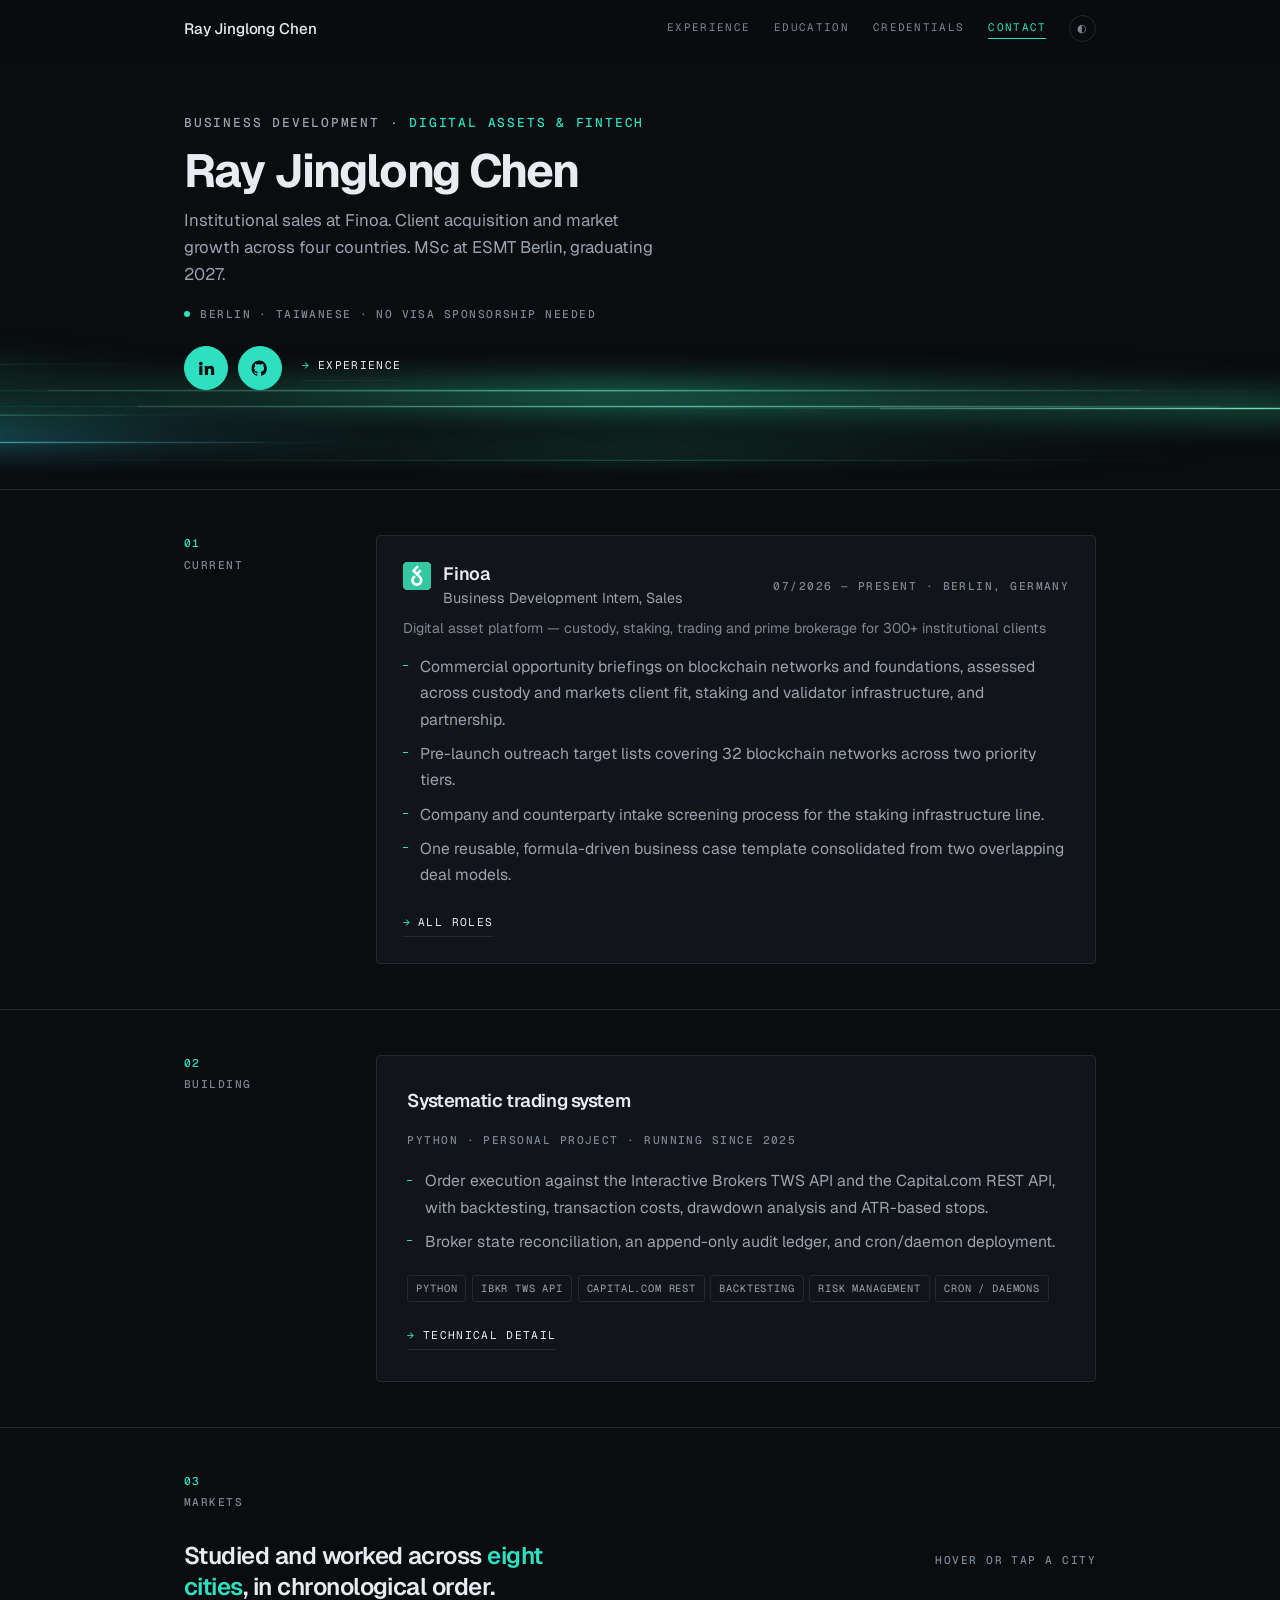
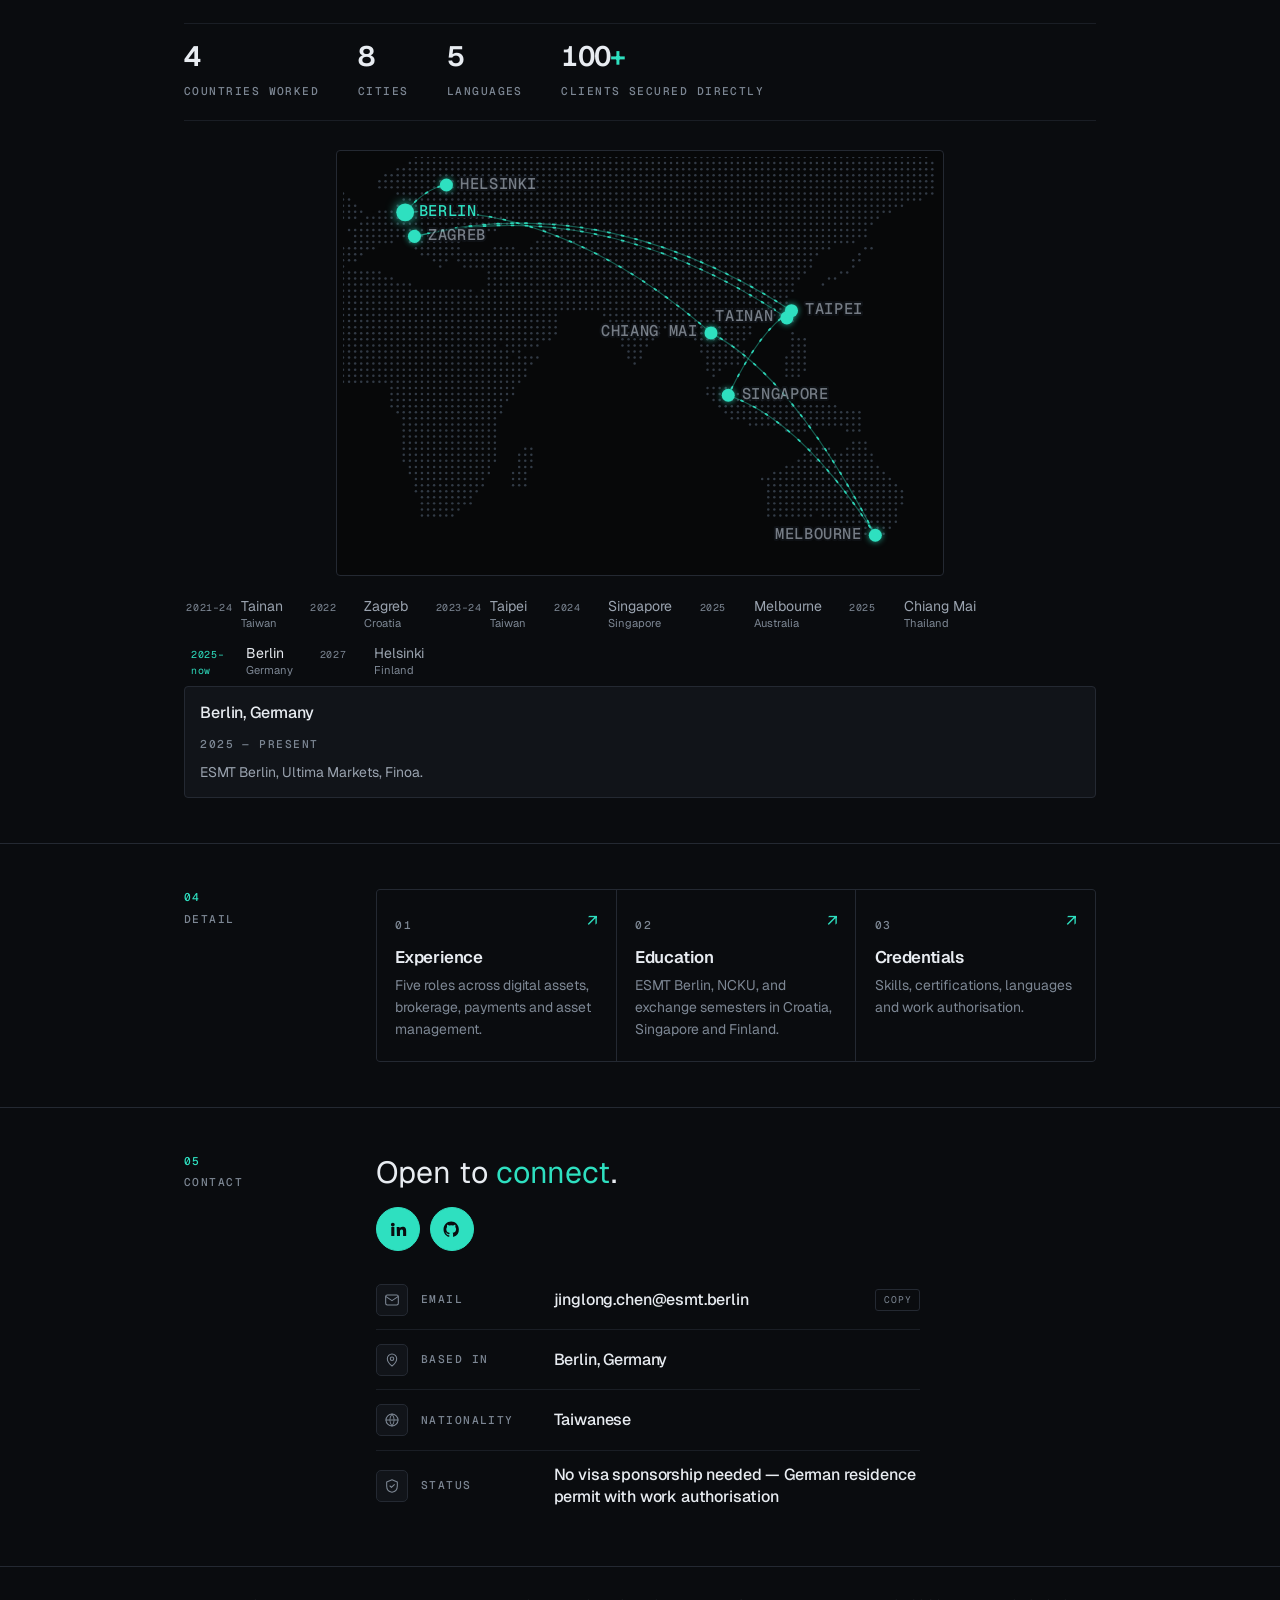
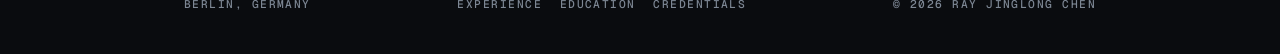
==== index.html @ d81d022c "Revert hero lede to three lines; add PolyU summer school Reverts the 66ch widening back to 44ch. Add" ====
<!DOCTYPE html>
<html lang="en">
<head>
<meta charset="utf-8">
<meta name="viewport" content="width=device-width, initial-scale=1">
<title>Ray Jinglong Chen — Business Development, Digital Assets &amp; Fintech</title>
<meta name="description" content="Ray Jinglong Chen — business development in digital assets and fintech. Berlin-based, MSc candidate at ESMT Berlin, currently at Finoa.">
<meta property="og:title" content="Ray Jinglong Chen">
<meta property="og:description" content="Business development, digital assets and fintech. Berlin.">
<meta property="og:type" content="profile">
<script>(function(){try{var t=localStorage.getItem("theme");document.documentElement.setAttribute("data-theme",t||"dark");}catch(e){document.documentElement.setAttribute("data-theme","dark");}})();</script>
<link rel="icon" href="assets/favicon.svg" type="image/svg+xml">
<link rel="apple-touch-icon" href="assets/favicon.svg">
<link rel="preconnect" href="https://fonts.googleapis.com">
<link rel="preconnect" href="https://fonts.gstatic.com" crossorigin>
<link rel="stylesheet" href="https://fonts.googleapis.com/css2?family=Geist:wght@300..800&amp;family=Geist+Mono:wght@400;500&amp;display=swap">
<link rel="stylesheet" href="assets/site.css?v=1785703611">
</head>
<body>

<div id="glow" aria-hidden="true"></div>
<div id="progress"></div>

<nav id="nav">
  <div class="nav-in">
    <a href="index.html" class="brand">Ray Jinglong Chen</a>
    <div class="nav-links">
      <a href="experience.html">Experience</a>
      <a href="education.html">Education</a>
      <a href="credentials.html">Credentials</a>
      <a href="#contact">Contact</a>
    </div>
    <button class="theme-btn" id="themeBtn" aria-label="Toggle colour theme" title="Toggle colour theme">◐</button>
    <button class="burger" id="burger" aria-label="Menu" aria-expanded="false"><span></span><span></span><span></span></button>
  </div>
</nav>

<div id="menu">
  <a href="index.html">Home</a>
  <a href="experience.html">Experience</a>
  <a href="education.html">Education</a>
  <a href="credentials.html">Credentials</a>
  <a href="#contact">Contact</a>
</div>

<div class="flowwrap">
  <canvas class="flowfield" aria-hidden="true"></canvas>

  <header class="hero">
    <div class="wrap">
      <p class="hero-eyebrow-line meta rv">Business Development <span aria-hidden="true">·</span> <b>Digital Assets &amp; Fintech</b></p>

      <h1><span class="ln"><span>Ray Jinglong Chen</span></span></h1>

      <p class="hero-lede rv">
        Institutional sales at Finoa. Client acquisition and market growth across four
        countries. MSc at ESMT Berlin, graduating 2027.
      </p>

      <p class="hero-status meta rv">
        <span class="pulse" aria-hidden="true"></span>
        Berlin <span aria-hidden="true">·</span> Taiwanese <span aria-hidden="true">·</span> No visa sponsorship needed
      </p>

      <div class="links rv">
        <div class="social">
          <a class="soc soc--fill" href="https://linkedin.com/in/rayjinglongchen" target="_blank" rel="noopener" aria-label="LinkedIn">
            <svg viewBox="0 0 24 24" fill="currentColor" aria-hidden="true"><path d="M4.98 3.5a2.5 2.5 0 1 1 0 5 2.5 2.5 0 0 1 0-5ZM3 9h4v12H3zM10 9h3.8v1.7h.05c.53-.95 1.83-1.95 3.77-1.95 4.03 0 4.78 2.5 4.78 5.76V21h-4v-5.5c0-1.31-.03-3-1.9-3-1.9 0-2.2 1.42-2.2 2.9V21h-3.9z"/></svg>
          </a>
          <a class="soc" href="https://github.com/justray543" target="_blank" rel="noopener" aria-label="GitHub">
            <svg viewBox="0 0 24 24" fill="currentColor" aria-hidden="true"><path d="M12 2C6.48 2 2 6.58 2 12.25c0 4.53 2.87 8.37 6.84 9.73.5.1.68-.22.68-.49l-.01-1.72c-2.78.62-3.37-1.37-3.37-1.37-.46-1.19-1.11-1.5-1.11-1.5-.91-.64.07-.63.07-.63 1 .07 1.53 1.06 1.53 1.06.89 1.56 2.34 1.11 2.91.85.09-.66.35-1.11.63-1.37-2.22-.26-4.56-1.14-4.56-5.06 0-1.12.39-2.03 1.03-2.75-.1-.26-.45-1.3.1-2.71 0 0 .84-.28 2.75 1.05a9.3 9.3 0 0 1 5 0c1.91-1.33 2.75-1.05 2.75-1.05.55 1.41.2 2.45.1 2.71.64.72 1.03 1.63 1.03 2.75 0 3.93-2.35 4.8-4.58 5.05.36.32.68.94.68 1.9l-.01 2.82c0 .27.18.6.69.49A10.03 10.03 0 0 0 22 12.25C22 6.58 17.52 2 12 2Z"/></svg>
          </a>
        </div>
        <a class="link-a" href="experience.html"><span class="arw">→</span> Experience</a>
      </div>
    </div>
  </header>
</div>


<main>

  <section id="now">
    <div class="wrap sec">
      <div class="sec-label meta rv"><span class="num">01</span> <span data-scramble>Current</span></div>
      <div class="rv">
        <article class="job">
          <div class="job-head">
            <div class="job-id"><span class="logo" data-mark="FN" aria-hidden="true"><img decoding="async" src="assets/logos/finoa.svg" alt=""></span><h2>Finoa <span class="role-t">Business Development Intern, Sales</span></h2></div>
            <span class="meta">07/2026 — Present · Berlin, Germany</span>
          </div>
          <p class="job-sub">Digital asset platform — custody, staking, trading and prime brokerage for 300+ institutional clients</p>
          <ul>
            <li>Commercial opportunity briefings on blockchain networks and foundations, assessed across custody and markets client fit, staking and validator infrastructure, and partnership.</li>
            <li>Pre-launch outreach target lists covering 32 blockchain networks across two priority tiers.</li>
            <li>Company and counterparty intake screening process for the staking infrastructure line.</li>
            <li>One reusable, formula-driven business case template consolidated from two overlapping deal models.</li>
          </ul>
          <div class="links">
            <a class="link-a" href="experience.html"><span class="arw">→</span> All roles</a>
          </div>
        </article>
      </div>
    </div>
  </section>

  <section id="build">
    <div class="wrap sec">
      <div class="sec-label meta rv"><span class="num">02</span> <span data-scramble>Building</span></div>
      <div class="rv">
        <div class="panel">
          <h2>Systematic trading system</h2>
          <span class="meta">Python · Personal project · Running since 2025</span>
          <ul>
            <li>Order execution against the Interactive Brokers TWS API and the Capital.com REST API, with backtesting, transaction costs, drawdown analysis and ATR-based stops.</li>
            <li>Broker state reconciliation, an append-only audit ledger, and cron/daemon deployment.</li>
          </ul>
          <div class="tags">
            <span class="tag">Python</span><span class="tag">IBKR TWS API</span><span class="tag">Capital.com REST</span>
            <span class="tag">Backtesting</span><span class="tag">Risk management</span><span class="tag">Cron / daemons</span>
          </div>
          <div class="links"><a class="link-a" href="experience.html#project"><span class="arw">→</span> Technical detail</a></div>
        </div>
      </div>
    </div>
  </section>

  <section id="map">
    <div class="wrap sec sec--stack">
      <div class="sec-label meta rv"><span class="num">03</span> <span data-scramble>Markets</span></div>

      <div class="map-head rv">
        <h2 class="map-title">Studied and worked across <em>eight cities</em>, in chronological order.</h2>
        <span class="meta">Hover or tap a city</span>
      </div>

      <div class="stats rv" data-count>
        <div class="stat"><span class="n" data-to="4">0</span><span class="meta">Countries worked</span></div>
        <div class="stat"><span class="n" data-to="8">0</span><span class="meta">Cities</span></div>
        <div class="stat"><span class="n" data-to="5">0</span><span class="meta">Languages</span></div>
        <div class="stat"><span class="n" data-to="100" data-suffix="+">0</span><span class="meta">Clients secured directly</span></div>
      </div>

      <div class="map-layout rv">
        <div class="map-box">
          <svg id="worldmap" viewBox="0 0 1000 693" role="img" aria-label="Map from Europe to Asia-Pacific showing the eight cities where Ray has studied and worked, connected in chronological order">
            <g id="dots"></g><g id="arcs"></g><g id="nodes"></g>
          </svg>
        </div>
        <div>
          <div class="map-list" id="placelist"></div>
          <div class="map-readout" id="readout">
            <p class="ro-city">Berlin, Germany</p>
            <span class="meta">2025 — present</span>
            <p class="ro-body">ESMT Berlin, Ultima Markets, Finoa.</p>
          </div>
        </div>
      </div>
    </div>
  </section>

  <section id="explore">
    <div class="wrap sec">
      <div class="sec-label meta rv"><span class="num">04</span> <span data-scramble>Detail</span></div>
      <div class="rv">
        <div class="nextgrid">
          <a class="next" href="experience.html">
            <span class="meta">01</span><span class="go">↗</span>
            <h3>Experience</h3>
            <p>Five roles across digital assets, brokerage, payments and asset management.</p>
          </a>
          <a class="next" href="education.html">
            <span class="meta">02</span><span class="go">↗</span>
            <h3>Education</h3>
            <p>ESMT Berlin, NCKU, and exchange semesters in Croatia, Singapore and Finland.</p>
          </a>
          <a class="next" href="credentials.html">
            <span class="meta">03</span><span class="go">↗</span>
            <h3>Credentials</h3>
            <p>Skills, certifications, languages and work authorisation.</p>
          </a>
        </div>
      </div>
    </div>
  </section>

  <section id="contact">
    <div class="wrap sec">
      <div class="sec-label meta rv"><span class="num">05</span> <span data-scramble>Contact</span></div>
      <div class="rv">
        <p class="contact-lead">Open to <em>connect</em>.</p>
        <div style="max-width:34rem">
          <div class="social social--contact">
          <a class="soc soc--fill" href="https://linkedin.com/in/rayjinglongchen" target="_blank" rel="noopener" aria-label="LinkedIn">
            <svg viewBox="0 0 24 24" fill="currentColor" aria-hidden="true"><path d="M4.98 3.5a2.5 2.5 0 1 1 0 5 2.5 2.5 0 0 1 0-5ZM3 9h4v12H3zM10 9h3.8v1.7h.05c.53-.95 1.83-1.95 3.77-1.95 4.03 0 4.78 2.5 4.78 5.76V21h-4v-5.5c0-1.31-.03-3-1.9-3-1.9 0-2.2 1.42-2.2 2.9V21h-3.9z"/></svg>
          </a>
          <a class="soc" href="https://github.com/justray543" target="_blank" rel="noopener" aria-label="GitHub">
            <svg viewBox="0 0 24 24" fill="currentColor" aria-hidden="true"><path d="M12 2C6.48 2 2 6.58 2 12.25c0 4.53 2.87 8.37 6.84 9.73.5.1.68-.22.68-.49l-.01-1.72c-2.78.62-3.37-1.37-3.37-1.37-.46-1.19-1.11-1.5-1.11-1.5-.91-.64.07-.63.07-.63 1 .07 1.53 1.06 1.53 1.06.89 1.56 2.34 1.11 2.91.85.09-.66.35-1.11.63-1.37-2.22-.26-4.56-1.14-4.56-5.06 0-1.12.39-2.03 1.03-2.75-.1-.26-.45-1.3.1-2.71 0 0 .84-.28 2.75 1.05a9.3 9.3 0 0 1 5 0c1.91-1.33 2.75-1.05 2.75-1.05.55 1.41.2 2.45.1 2.71.64.72 1.03 1.63 1.03 2.75 0 3.93-2.35 4.8-4.58 5.05.36.32.68.94.68 1.9l-.01 2.82c0 .27.18.6.69.49A10.03 10.03 0 0 0 22 12.25C22 6.58 17.52 2 12 2Z"/></svg>
          </a>
        </div>

          <a class="channel" id="mailRow" href="#" data-u="jinglong.chen" data-d="esmt.berlin">
            <span class="ch-icon" aria-hidden="true">
              <svg viewBox="0 0 24 24" fill="none" stroke="currentColor" stroke-width="1.6" stroke-linecap="round" stroke-linejoin="round">
                <rect x="2.5" y="4.5" width="19" height="15" rx="2.5"/><path d="m3 7 9 6 9-6"/>
              </svg>
            </span>
            <span class="ch-label meta">Email</span>
            <span class="ch-value" id="mailText">Show address</span>
            <button class="copy-btn" id="copyEmail" type="button">Copy</button>
          </a>

          <div class="channel">
            <span class="ch-icon" aria-hidden="true">
              <svg viewBox="0 0 24 24" fill="none" stroke="currentColor" stroke-width="1.6" stroke-linecap="round" stroke-linejoin="round">
                <path d="M12 21s7-5.6 7-11a7 7 0 1 0-14 0c0 5.4 7 11 7 11Z"/><circle cx="12" cy="10" r="2.6"/>
              </svg>
            </span>
            <span class="ch-label meta">Based in</span>
            <span class="ch-value">Berlin, Germany</span>
          </div>
          <div class="channel">
            <span class="ch-icon" aria-hidden="true">
              <svg viewBox="0 0 24 24" fill="none" stroke="currentColor" stroke-width="1.6" stroke-linecap="round" stroke-linejoin="round">
                <circle cx="12" cy="12" r="9"/><path d="M3 12h18"/>
                <path d="M12 3a15 15 0 0 1 0 18a15 15 0 0 1 0-18Z"/>
              </svg>
            </span>
            <span class="ch-label meta">Nationality</span>
            <span class="ch-value">Taiwanese</span>
          </div>

          <div class="channel">
            <span class="ch-icon" aria-hidden="true">
              <svg viewBox="0 0 24 24" fill="none" stroke="currentColor" stroke-width="1.6" stroke-linecap="round" stroke-linejoin="round">
                <path d="M12 2.5 20 6v6c0 4.7-3.3 8.6-8 9.5-4.7-.9-8-4.8-8-9.5V6Z"/><path d="m9 12 2.2 2.2L15.5 10"/>
              </svg>
            </span>
            <span class="ch-label meta">Status</span>
            <span class="ch-value">No visa sponsorship needed &mdash; German residence permit with work authorisation</span>
          </div>
        </div>
      </div>
    </div>
  </section>

</main>

<footer>
  <div class="foot-in">
    <span class="meta">Berlin, Germany</span>
    <div class="foot-nav">
      <a class="meta" href="experience.html">Experience</a>
      <a class="meta" href="education.html">Education</a>
      <a class="meta" href="credentials.html">Credentials</a>
    </div>
    <span class="meta">© <span id="year">2026</span> Ray Jinglong Chen</span>
  </div>
</footer>

<script src="assets/site.js?v=1785703611"></script>
<script src="assets/map.js?v=1785703611"></script>
</body>
</html>
---- assets/site.css ----
/* ===================================================================
   Ray Jinglong Chen — online CV
   Cool graphite + teal. Tech-precise, minimal, generative accents.
   Every text token verified >= 4.5:1 (WCAG AA) in both themes.
   =================================================================== */

:root {
  --paper:   #fafbfc;
  --paper-2: #f1f3f6;
  --paper-3: #e8ebf0;
  --ink:     #0b0d10;
  --ink-2:   #3f4650;
  --ink-3:   #5f6773;
  --rule:    #dfe3e9;
  --rule-2:  #eaedf1;
  --accent:  #00695c;
  --accent-2:#00897b;
  --land:    #a3aebd;

  --head: "Geist", ui-sans-serif, -apple-system, "Segoe UI", Arial, sans-serif;
  --sans: "Geist", ui-sans-serif, -apple-system, "Segoe UI", Roboto, Helvetica, Arial, sans-serif;
  --mono: "Geist Mono", ui-monospace, SFMono-Regular, "SF Mono", Menlo, Consolas, monospace;

  --gutter: clamp(1.25rem, 5vw, 3.5rem);
  --max: 64rem;
  --label-col: 8.5rem;
}

@media (prefers-color-scheme: dark) {
  :root {
    --paper:#0a0c0f; --paper-2:#111419; --paper-3:#171b21;
    --ink:#e8ecf1; --ink-2:#9aa3af; --ink-3:#7d8794;
    --rule:#242932; --rule-2:#1a1e25;
    --accent:#2ee0c0; --accent-2:#5cf0d6; --land:#3a4451;
  }
}
:root[data-theme="dark"] {
  --paper:#0a0c0f; --paper-2:#111419; --paper-3:#171b21;
  --ink:#e8ecf1; --ink-2:#9aa3af; --ink-3:#7d8794;
  --rule:#242932; --rule-2:#1a1e25;
  --accent:#2ee0c0; --accent-2:#5cf0d6; --land:#3a4451;
}
:root[data-theme="light"] {
  --paper:#fafbfc; --paper-2:#f1f3f6; --paper-3:#e8ebf0;
  --ink:#0b0d10; --ink-2:#3f4650; --ink-3:#5f6773;
  --rule:#dfe3e9; --rule-2:#eaedf1;
  --accent:#00695c; --accent-2:#00897b; --land:#a3aebd;
}

* { box-sizing: border-box; }
html { scroll-behavior: smooth; scroll-padding-top: 5.5rem; -webkit-text-size-adjust: 100%; }

body {
  margin: 0;
  background: var(--paper);
  color: var(--ink);
  font-family: var(--sans);
  font-size: 1.0625rem;
  line-height: 1.65;
  -webkit-font-smoothing: antialiased;
  -moz-osx-font-smoothing: grayscale;
  font-synthesis: none;
  font-optical-sizing: auto;
  font-feature-settings: "kern","liga","calt";
  overflow-x: hidden;
}
a { color: inherit; }

.wrap { max-width: var(--max); margin: 0 auto; padding: 0 var(--gutter); }

h1, h2, h3, .stat .n, .btn, #menu a {
  font-family: var(--head);
  font-weight: 600;
  letter-spacing: -0.022em;
}
h1 { font-weight: 700; letter-spacing: -0.035em; }

.meta {
  font-family: var(--mono);
  font-size: 0.7rem;
  font-weight: 500;
  letter-spacing: 0.13em;
  text-transform: uppercase;
  color: var(--ink-3);
  font-variant-numeric: tabular-nums;
  line-height: 1.5;
}

/* ── page transition ─────────────────────────────────── */
body { opacity: 1; transition: opacity .28s ease; }
body.booting, body.leaving { opacity: 0; }

#progress {
  position: fixed; top: 0; left: 0; height: 2px; width: 100%;
  transform: scaleX(0); transform-origin: left;
  background: linear-gradient(90deg, var(--accent), var(--accent-2));
  z-index: 90; will-change: transform;
}

/* ── nav ─────────────────────────────────────────────── */
nav {
  position: sticky; top: 0; z-index: 70;
  background: color-mix(in srgb, var(--paper) 85%, transparent);
  backdrop-filter: blur(16px) saturate(150%);
  -webkit-backdrop-filter: blur(16px) saturate(150%);
  border-bottom: 1px solid transparent;
  transition: border-color .25s ease;
}
nav.stuck { border-bottom-color: var(--rule); }
.nav-in {
  max-width: var(--max); margin: 0 auto;
  padding: 0.95rem var(--gutter);
  display: flex; align-items: center; gap: 1.4rem;
}
.brand {
  font-family: var(--head); font-weight: 500; font-size: 0.95rem;
  letter-spacing: -0.01em; text-decoration: none; margin-right: auto;
}
.brand .dot { color: var(--accent); }

.nav-links { display: flex; align-items: center; gap: 1.5rem; }
.nav-links a {
  font-family: var(--mono); font-size: 0.68rem; letter-spacing: 0.12em;
  text-transform: uppercase; text-decoration: none; color: var(--ink-3);
  position: relative; padding-bottom: 2px; transition: color .2s ease; white-space: nowrap;
}
.nav-links a::after {
  content: ""; position: absolute; left: 0; bottom: 0; width: 100%; height: 1px;
  background: var(--accent); transform: scaleX(0); transform-origin: left;
  transition: transform .3s cubic-bezier(.4,0,.2,1);
}
.nav-links a:hover { color: var(--ink); }
.nav-links a:hover::after, .nav-links a.active::after { transform: scaleX(1); }
.nav-links a.active { color: var(--accent); }

.theme-btn {
  background: none; border: 1px solid var(--rule); border-radius: 999px;
  width: 1.7rem; height: 1.7rem; flex: none; display: grid; place-items: center;
  cursor: pointer; color: var(--ink-3); font-size: 0.7rem; line-height: 1; padding: 0;
  transition: color .2s, border-color .2s, transform .4s cubic-bezier(.4,0,.2,1);
}
.theme-btn:hover { color: var(--accent); border-color: var(--accent); transform: rotate(180deg); }

.burger { display: none; background: none; border: none; cursor: pointer; padding: 0.3rem; width: 1.8rem; height: 1.8rem; flex: none; position: relative; z-index: 82; }
.burger span { display: block; height: 1px; width: 100%; background: var(--ink); transition: transform .35s cubic-bezier(.4,0,.2,1), opacity .2s ease; }
.burger span + span { margin-top: 5px; }
body.menu-open .burger span:nth-child(1) { transform: translateY(6px) rotate(45deg); }
body.menu-open .burger span:nth-child(2) { opacity: 0; }
body.menu-open .burger span:nth-child(3) { transform: translateY(-6px) rotate(-45deg); }

#menu {
  position: fixed; inset: 0; z-index: 80; background: var(--paper);
  display: flex; flex-direction: column; justify-content: center; padding: 0 var(--gutter);
  clip-path: inset(0 0 100% 0); transition: clip-path .55s cubic-bezier(.76,0,.24,1);
  pointer-events: none;
}
body.menu-open #menu { clip-path: inset(0 0 0 0); pointer-events: auto; }
#menu a {
  font-size: clamp(1.9rem, 8vw, 2.9rem); text-decoration: none; line-height: 1.3;
  padding: 0.3rem 0; display: block; opacity: 0; transform: translateY(18px);
  transition: opacity .45s ease, transform .45s cubic-bezier(.22,1,.36,1), color .2s;
}
#menu a:hover { color: var(--accent); }
body.menu-open #menu a { opacity: 1; transform: none; }
body.menu-open #menu a:nth-child(1) { transition-delay: .16s; }
body.menu-open #menu a:nth-child(2) { transition-delay: .21s; }
body.menu-open #menu a:nth-child(3) { transition-delay: .26s; }
body.menu-open #menu a:nth-child(4) { transition-delay: .31s; }
body.menu-open #menu a:nth-child(5) { transition-delay: .36s; }

/* ── flow field ──────────────────────────────────────── */
.flowwrap { position: relative; overflow: hidden; }
.flowfield {
  content-visibility: auto;
  position: absolute; inset: 0; width: 100%; height: 100%; z-index: 0; pointer-events: none;
  -webkit-mask-image: linear-gradient(180deg, transparent 58%, #000 74%, #000 88%, transparent 97%);
  mask-image: linear-gradient(180deg, transparent 58%, #000 74%, #000 88%, transparent 97%);
}
/* Every child except the canvas must sit above it. Matching only ".wrap"
   missed <header class="hero">, which let the canvas paint over the text. */
.flowwrap > :not(.flowfield) { position: relative; z-index: 1; }

/* ── hero ────────────────────────────────────────────── */
header.hero { padding: clamp(2.2rem, 6vh, 3.6rem) 0 clamp(5rem, 11vh, 7.5rem); border-bottom: 1px solid var(--rule); }
.hero-eyebrow { display: flex; align-items: center; gap: 0.65rem; margin-bottom: 1.7rem; }
.pulse { width: 6px; height: 6px; border-radius: 50%; background: var(--accent); flex: none; animation: pulse 2.6s ease-out infinite; }
@keyframes pulse {
  0% { box-shadow: 0 0 0 0 color-mix(in srgb, var(--accent) 55%, transparent); }
  70% { box-shadow: 0 0 0 8px color-mix(in srgb, var(--accent) 0%, transparent); }
  100% { box-shadow: 0 0 0 0 color-mix(in srgb, var(--accent) 0%, transparent); }
}

h1 { font-size: clamp(1.9rem, 4.6vw, 2.9rem); line-height: 1.08; margin: 0 0 0.7rem; max-width: 17ch; }
h1 em { font-style: normal; color: var(--accent); }
.ln { display: block; overflow: hidden; }
.ln > span { display: block; transform: translateY(105%); transition: transform .9s cubic-bezier(.16,1,.3,1); }
.ready .ln > span { transform: none; }
.ready .ln:nth-child(2) > span { transition-delay: .08s; }
.ready .ln:nth-child(3) > span { transition-delay: .16s; }

.hero-lede { color: var(--ink-2); margin: 0; font-size: 1.05rem; line-height: 1.6; max-width: 44ch; }
/* Eyebrow above the name: prominence from position, not size. */
.hero-eyebrow-line {
  font-size: 0.8rem; letter-spacing: 0.14em; color: var(--ink-2);
  margin: 0 0 0.9rem;
}
.hero-eyebrow-line b { color: var(--accent); font-weight: 500; }
.hero-role b { color: var(--accent); font-weight: 500; }

.links { display: flex; flex-wrap: wrap; gap: 1.3rem; margin-top: 1.5rem; align-items: center; }
.link-a {
  font-family: var(--mono); font-size: 0.7rem; letter-spacing: 0.12em; text-transform: uppercase;
  text-decoration: none; color: var(--ink); border-bottom: 1px solid var(--rule);
  padding-bottom: 0.3rem; display: inline-flex; align-items: center; gap: 0.45rem;
  transition: border-color .25s ease, color .25s ease;
}
.link-a .arw { transition: transform .25s cubic-bezier(.4,0,.2,1); color: var(--accent); }
.link-a:hover { color: var(--accent); border-color: var(--accent); }
.link-a:hover .arw { transform: translateX(3px); }

/* ── page header (subpages) ──────────────────────────── */
header.page { padding: clamp(2.5rem, 7vh, 4rem) 0 clamp(1.8rem, 4vh, 2.6rem); border-bottom: 1px solid var(--rule); }
header.page h1 { font-size: clamp(1.9rem, 5vw, 2.9rem); margin-bottom: 0.9rem; max-width: 20ch; }
.page-lede { color: var(--ink-2); font-size: 1.02rem; line-height: 1.7; max-width: 46rem; margin: 0; }
.crumb { display: flex; align-items: center; gap: 0.5rem; margin-bottom: 1.3rem; }
.crumb a { text-decoration: none; }
.crumb a:hover { color: var(--accent); }

/* ── ticker ──────────────────────────────────────────── */
.ticker {
  border-bottom: 1px solid var(--rule); overflow: hidden; padding: 0.75rem 0;
  -webkit-mask-image: linear-gradient(90deg, transparent, #000 8%, #000 92%, transparent);
  mask-image: linear-gradient(90deg, transparent, #000 8%, #000 92%, transparent);
}
.ticker-track { display: flex; width: max-content; animation: slide 48s linear infinite; }
.ticker:hover .ticker-track { animation-play-state: paused; }
.ticker-set { display: flex; align-items: center; flex: none; }
.ticker-set span {
  font-family: var(--mono); font-size: 0.68rem; letter-spacing: 0.13em;
  text-transform: uppercase; color: var(--ink-3); padding: 0 1.1rem; white-space: nowrap;
}
.ticker-set i { color: var(--accent); font-style: normal; font-size: 0.5rem; }
@keyframes slide { to { transform: translateX(-50%); } }

/* ── sections ────────────────────────────────────────── */
section { border-bottom: 1px solid var(--rule); padding: clamp(2.2rem, 5vh, 3.4rem) 0; }
section:last-of-type { border-bottom: none; }
.sec { display: grid; grid-template-columns: var(--label-col) 1fr; gap: clamp(1.5rem, 5vw, 3.5rem); align-items: start; }
.sec-label { position: sticky; top: 5.5rem; }
.sec-label .num { display: block; color: var(--accent); margin-bottom: 0.3rem; }
.sec--stack { display: block; }
.sec--stack .sec-label { position: static; margin-bottom: 1.8rem; }

.prose { max-width: 42rem; }
.prose p { margin: 0 0 1rem; color: var(--ink-2); font-size: 1.0625rem; line-height: 1.72; }
.prose p:last-child { margin-bottom: 0; }
.prose strong { color: var(--ink); font-weight: 600; }

/* ── roles ───────────────────────────────────────────── */
.job {
  background: var(--paper-2); border: 1px solid var(--rule); border-radius: 4px;
  padding: clamp(1.15rem, 2.6vw, 1.6rem); margin-bottom: 0.7rem;
  transition: border-color .3s ease, transform .3s cubic-bezier(.22,1,.36,1);
}
.job:last-child { margin-bottom: 0; }
.job:hover { transform: translateY(-2px); }
.job-head { display: flex; flex-wrap: wrap; align-items: baseline; justify-content: space-between; gap: 0.4rem 1.5rem; }
.job h2, .job h3 { font-size: 1.12rem; margin: 0; line-height: 1.3; }
.job .role-t { display: block; font-family: var(--sans); font-size: 0.9rem; color: var(--ink-2); letter-spacing: 0; margin-top: 0.22rem; font-weight: 400; }
.job-sub { font-size: 0.88rem; color: var(--ink-3); margin: 0.6rem 0 0.85rem; }

.job ul, .plain-ul { margin: 0; padding: 0; list-style: none; }
.job li, .plain-ul li {
  color: var(--ink-2); font-size: 0.98rem; line-height: 1.68;
  margin-bottom: 0.5rem; padding-left: 1.1rem; position: relative;
}
.job li::before, .plain-ul li::before {
  content: ""; position: absolute; left: 0; top: 0.72em; width: 5px; height: 1px; background: var(--accent);
}
.job li:last-child, .plain-ul li:last-child { margin-bottom: 0; }

/* ── panel ───────────────────────────────────────────── */
/* Shared cursor spotlight. isolation:isolate lets the z-index:-1 pseudo sit
   above the card's own background but below its content — so absolutely
   positioned children (.next .go) keep their placement. */
.panel, .job, .lrow, .cert, .next {
  position: relative;
  overflow: hidden;
  isolation: isolate;
}
.panel::before, .job::before, .lrow::before, .cert::before, .next::before {
  content: ""; position: absolute; z-index: -1;
  width: 20rem; height: 20rem; border-radius: 50%;
  background: radial-gradient(circle, color-mix(in srgb, var(--accent) 14%, transparent), transparent 68%);
  left: var(--mx, 50%); top: var(--my, 50%); transform: translate(-50%, -50%);
  opacity: 0; transition: opacity .4s ease; pointer-events: none;
}
.panel:hover::before, .job:hover::before, .lrow:hover::before,
.cert:hover::before, .next:hover::before { opacity: 1; }

.panel {
  background: var(--paper-2); border: 1px solid var(--rule); border-radius: 4px;
  padding: clamp(1.3rem, 3vw, 1.9rem);
}
.panel h2, .panel h3 { font-size: 1.15rem; margin: 0 0 0.5rem; }
.panel ul { margin: 1rem 0 1.2rem; padding: 0; list-style: none; }
.panel li { color: var(--ink-2); font-size: 0.98rem; line-height: 1.68; margin-bottom: 0.5rem; padding-left: 1.1rem; position: relative; }
.panel li::before { content: ""; position: absolute; left: 0; top: 0.72em; width: 5px; height: 1px; background: var(--accent); }

.tags { display: flex; flex-wrap: wrap; gap: 0.35rem; }
.tag {
  font-family: var(--mono); font-size: 0.65rem; letter-spacing: 0.08em; text-transform: uppercase;
  color: var(--ink-2); border: 1px solid var(--rule); border-radius: 3px; padding: 0.26rem 0.5rem;
  white-space: nowrap; transition: color .2s, border-color .2s, transform .2s;
}
.tag:hover { color: var(--accent); border-color: var(--accent); transform: translateY(-2px); }

.note { font-size: 0.9rem; color: var(--ink-3); line-height: 1.65; margin: 1.2rem 0 0; padding-top: 1rem; border-top: 1px solid var(--rule); }

/* ── ledger rows ─────────────────────────────────────── */
.lrow {
  display: grid; grid-template-columns: 8.5rem 1fr; gap: 1.3rem;
  background: var(--paper-2); border: 1px solid var(--rule); border-radius: 4px;
  padding: 1rem 1.15rem; margin-bottom: 0.55rem; align-items: baseline;
  transition: border-color .3s ease, transform .3s cubic-bezier(.22,1,.36,1);
}
.lrow:last-child { margin-bottom: 0; }
.lrow:hover { transform: translateY(-2px); }
.lrow h3 { font-size: 1.02rem; margin: 0 0 0.15rem; line-height: 1.35; }
.lrow p { margin: 0; font-size: 0.95rem; color: var(--ink-2); line-height: 1.62; }
.lrow.cap { align-items: start; }

/* ── card grid ───────────────────────────────────────── */
.cert-grid { display: grid; grid-template-columns: repeat(auto-fill, minmax(14.5rem, 1fr)); gap: 0.8rem; }
.cert {
  border: 1px solid var(--rule); border-radius: 4px; padding: 1rem 1.05rem;
  background: var(--paper-2); position: relative; overflow: hidden;
  transition: transform .3s cubic-bezier(.22,1,.36,1), border-color .3s;
}
.cert::after {
  content: ""; position: absolute; left: 0; top: 0; width: 2px; height: 100%;
  background: var(--accent); transform: scaleY(0); transform-origin: bottom;
  transition: transform .35s cubic-bezier(.4,0,.2,1);
}
.cert:hover { transform: translateY(-3px); }
.cert:hover::after { transform: scaleY(1); }
.cert h3 { font-size: 0.98rem; margin: 0.35rem 0 0.25rem; line-height: 1.35; }
.cert p { margin: 0; font-size: 0.87rem; color: var(--ink-3); line-height: 1.55; }

/* ── stats ───────────────────────────────────────────── */
.stats { display: flex; flex-wrap: wrap; gap: 1.4rem 2.4rem; margin: 0 0 1.8rem; padding: 1.1rem 0; border-top: 1px solid var(--rule-2); border-bottom: 1px solid var(--rule-2); }
.stat .n { font-size: 1.75rem; line-height: 1; display: block; margin-bottom: 0.3rem; font-variant-numeric: tabular-nums; }
.stat .n .plus { color: var(--accent); }

/* ── next links ──────────────────────────────────────── */
.nextgrid { display: grid; grid-template-columns: repeat(auto-fit, minmax(12rem, 1fr)); gap: 1px; background: var(--rule); border: 1px solid var(--rule); border-radius: 4px; overflow: hidden; }
.next { background: var(--paper); padding: 1.2rem 1.15rem 1.3rem; text-decoration: none; display: block; position: relative; transition: background .3s ease; }
.next:hover { background: var(--paper-2); }
.next h3 { font-size: 1.05rem; margin: 0.4rem 0 0.25rem; }
.next p { margin: 0; font-size: 0.87rem; color: var(--ink-3); line-height: 1.55; }
.next .go { position: absolute; right: 1.1rem; top: 1.1rem; color: var(--accent); transition: transform .3s cubic-bezier(.4,0,.2,1); }
.next:hover .go { transform: translate(3px,-3px); }

/* ── contact ─────────────────────────────────────────── */
.contact-lead { font-size: clamp(1.4rem, 3.2vw, 1.9rem); line-height: 1.25; margin: 0 0 1rem; max-width: 22ch; }
.contact-lead em { font-style: normal; color: var(--accent); }
.channel { display: flex; align-items: baseline; gap: 0.8rem; padding: 0.85rem 0; border-top: 1px solid var(--rule-2); text-decoration: none; transition: padding-left .25s ease; }
.channel:first-of-type { border-top: none; }
.channel:hover { padding-left: 0.45rem; }
/* sized for the longest label (NATIONALITY); never shrinks into the value */
.channel .ch-label { flex: 0 0 7.5rem; white-space: nowrap; }
.channel .ch-value { font-size: 1rem; line-height: 1.35; overflow-wrap: anywhere; font-family: var(--head); font-weight: 500; letter-spacing: -0.01em; }
.channel:hover .ch-value { color: var(--accent); }
.copy-btn {
  font-family: var(--mono); font-size: 0.6rem; letter-spacing: 0.11em; text-transform: uppercase;
  background: none; border: 1px solid var(--rule); border-radius: 3px; color: var(--ink-3);
  padding: 0.22rem 0.45rem; cursor: pointer; margin-left: 0.5rem;
  transition: color .2s, border-color .2s;
}
.copy-btn:hover, .copy-btn.done { color: var(--accent); border-color: var(--accent); }

footer { border-top: 1px solid var(--rule); padding: 1.8rem 0 2.6rem; }
.foot-in { max-width: var(--max); margin: 0 auto; padding: 0 var(--gutter); display: flex; flex-wrap: wrap; gap: 0.9rem 2rem; justify-content: space-between; align-items: baseline; }
.foot-nav { display: flex; flex-wrap: wrap; gap: 1.1rem; }
footer a { text-decoration: none; }
footer a:hover { color: var(--accent); }

/* ── world map ───────────────────────────────────────── */
.map-head { display: flex; flex-wrap: wrap; align-items: baseline; justify-content: space-between; gap: 0.8rem; margin-bottom: 1.3rem; }
.map-title { font-size: clamp(1.2rem, 2.8vw, 1.5rem); margin: 0; line-height: 1.3; max-width: 26ch; }
.map-title em { font-style: normal; color: var(--accent); }

.map-layout { display: grid; grid-template-columns: 1fr; gap: 0.9rem; }
.map-box { position: relative; width: 100%; max-width: 38rem; margin: 0 auto; background: var(--paper-2); border: 1px solid var(--rule); border-radius: 4px; padding: 0.4rem; overflow: hidden; }
.map-box svg { display: block; width: 100%; height: auto; }

.dot-land { fill: var(--land); }
.arc { fill: none; stroke: var(--accent); stroke-width: 2; stroke-linecap: round; opacity: 0.3; transition: opacity .3s ease; }
.arc.dim { opacity: 0.1; }
.arc.hot { opacity: 0.8; }
.arc-flow {
  fill: none; stroke: var(--accent); stroke-width: 3; stroke-linecap: round;
  stroke-dasharray: 3.5 20; opacity: 0.9; animation: dashflow 2.6s linear infinite; transition: opacity .3s ease;
}
.arc-flow.dim { opacity: 0.18; }
@keyframes dashflow { to { stroke-dashoffset: -47; } }
.flyer { fill: var(--accent); }

.node { cursor: pointer; }
.node .halo { fill: var(--accent); opacity: 0; transition: opacity .3s ease; }
.node .ring { fill: none; stroke: var(--accent); stroke-width: 1; opacity: 0; }
.node .core { fill: var(--accent); transition: r .3s cubic-bezier(.34,1.56,.64,1); }
.node .hit { fill: transparent; }
.node:hover .halo, .node.on .halo { opacity: 0.22; }
.node:hover .core, .node.on .core { r: 17; }
.node:focus { outline: none; }
.node:focus-visible .halo { opacity: 0.3; }
.node.now .ring { opacity: 0.7; animation: sonar 2.8s ease-out infinite; }
@keyframes sonar { 0% { r: 14; opacity: .65; } 100% { r: 46; opacity: 0; } }

.node-label {
  font-family: var(--mono); font-size: 26px; font-weight: 500; letter-spacing: 0.04em;
  text-transform: uppercase; fill: var(--ink-2); opacity: .75;
  transition: opacity .25s ease, fill .25s ease; pointer-events: none;
  paint-order: stroke fill; stroke: var(--paper-2); stroke-width: 7px;
  stroke-linejoin: round;
}
.node:hover .node-label, .node.on .node-label { opacity: 1; fill: var(--ink); }
.node.now .node-label { opacity: 1; fill: var(--accent); }

.map-list { display: flex; flex-direction: row; flex-wrap: wrap; gap: 0 1.4rem; }
.place {
  text-align: left; background: none; border: none;
  padding: 0.4rem 0.15rem; cursor: pointer; font: inherit; color: var(--ink-2);
  display: flex; align-items: baseline; gap: 0.5rem; width: auto;
  transition: color .2s ease, padding-left .25s ease;
}
.place:first-child { border-top: none; }
.place:hover, .place.on { color: var(--ink); padding-left: 0.45rem; }
.place .yr { font-family: var(--mono); font-size: 0.62rem; letter-spacing: 0.06em; color: var(--ink-3); flex: none; width: 2.9rem; }
.place:hover .yr, .place.on .yr { color: var(--accent); }
.place .city { font-size: 0.88rem; line-height: 1.3; }
.place .city small { display: block; font-size: 0.7rem; color: var(--ink-3); margin-top: 0.08rem; }

.map-readout { margin-top: 0; padding: 0.85rem 0.95rem; border: 1px solid var(--rule); border-radius: 4px; background: var(--paper-2); min-height: 5.6rem; }
.map-readout .ro-city { font-family: var(--head); font-weight: 500; font-size: 1rem; margin: 0 0 0.1rem; letter-spacing: -0.01em; }
.map-readout .ro-body { font-size: 0.87rem; color: var(--ink-2); margin: 0.35rem 0 0; line-height: 1.55; }

/* ── reveal ──────────────────────────────────────────── */
.rv { opacity: 0; transform: translateY(14px); transition: opacity .7s ease, transform .7s cubic-bezier(.22,1,.36,1); }
.rv.in { opacity: 1; transform: none; }

/* ── responsive ──────────────────────────────────────── */
@media (max-width: 900px) {
  .place .city small { display: none; }
}
@media (max-width: 820px) {
  .sec { grid-template-columns: 1fr; gap: 1.3rem; }
  .sec-label { position: static; }
}
@media (max-width: 720px) {
  .nav-links { display: none; }
  .burger { display: block; }
  .nav-in { gap: 0.8rem; }
  .theme-btn { margin-left: auto; }
}
@media (max-width: 640px) {
  .lrow { grid-template-columns: 1fr; gap: 0.3rem; }
  .job-head { display: block; }
  .job-head .meta { display: block; margin-top: 0.4rem; }
  h1 { max-width: none; }
  .stats { gap: 1rem 1.6rem; }
  .stat .n { font-size: 1.45rem; }
}

@media (prefers-reduced-motion: reduce) {
  html { scroll-behavior: auto; }
  .rv { opacity: 1; transform: none; }
  .ln > span { transform: none !important; }
  .pulse, .ticker-track, .arc-flow, .node.now .ring { animation: none; }
  body, body.booting, body.leaving { opacity: 1 !important; }
  * { transition-duration: .01ms !important; }
}

/* ── company marks ───────────────────────────────────── */
/* Monograms by default — no third-party trademark assets, nothing to fetch.
   To use a real logo instead, drop a file in assets/logos/ and replace the
   span's text with <img src="assets/logos/finoa.svg" alt="">. */
.job-id { display: flex; align-items: flex-start; gap: 0.8rem; min-width: 0; }
.logo {
  flex: none; width: 2.3rem; height: 2.3rem; border-radius: 5px;
  border: 1px solid var(--rule); background: var(--paper-2);
  display: grid; place-items: center; overflow: hidden;
  font-family: var(--mono); font-size: 0.68rem; font-weight: 500;
  letter-spacing: 0.04em; color: var(--accent);
  transition: border-color .3s ease, background .3s ease, transform .3s cubic-bezier(.22,1,.36,1);
}
.logo img { width: 100%; height: 100%; object-fit: contain; padding: 0.28rem; }
.job:hover .logo, .lrow:hover .logo { border-color: var(--accent); background: var(--paper-3); transform: translateY(-2px); }
.lrow .job-id { align-items: center; }
@media (max-width: 640px) { .logo { width: 2rem; height: 2rem; font-size: 0.62rem; } }

/* ── contact icons ───────────────────────────────────── */
.channel { align-items: center; }
.ch-icon {
  flex: none; width: 2rem; height: 2rem; border-radius: 5px;
  border: 1px solid var(--rule); background: var(--paper-2);
  display: grid; place-items: center; color: var(--ink-3);
  transition: color .25s ease, border-color .25s ease, background .25s ease;
}
.ch-icon svg { width: 1rem; height: 1rem; display: block; }
.channel:hover .ch-icon { color: var(--accent); border-color: var(--accent); background: var(--paper-3); }
.channel .ch-value { flex: 1; min-width: 0; }
.ch-ext { color: var(--ink-3); flex: none; transition: transform .25s cubic-bezier(.4,0,.2,1), color .25s; }
.channel:hover .ch-ext { color: var(--accent); transform: translate(2px,-2px); }
.copy-btn { flex: none; }
@media (max-width: 560px) {
  .channel { flex-wrap: wrap; }
  .channel .ch-label { width: auto; }
  .channel .ch-value { flex: 1 1 100%; order: 3; }
}


/* ── page-wide cursor glow ───────────────────────────── */
/* z-index:-1 puts it above the page background but beneath all content, so it
   shows through the gutters and between cards. Opaque cards occlude it — they
   have their own local spotlight. */
#glow {
  position: fixed; left: 0; top: 0; z-index: -1; pointer-events: none;
  width: 42rem; height: 42rem; margin: -21rem 0 0 -21rem; border-radius: 50%;
  background: radial-gradient(circle closest-side,
              color-mix(in srgb, var(--accent) 16%, transparent), transparent);
  transform: translate3d(-100vw, -100vh, 0);
  opacity: 0; transition: opacity .6s ease; will-change: transform;
}
body.glow-on #glow { opacity: 1; }
@media (prefers-reduced-motion: reduce) { #glow { display: none; } }
@media (hover: none) { #glow { display: none; } }

/* Real logos carry their own shape — no tile, no border, no background.
   The image is capped by max-height/max-width and never clipped: the old rule
   relied on overflow:hidden on a fixed square, which cropped wide marks. */
.logo.has-img {
  width: auto;
  height: auto;
  min-width: 0;
  max-width: 7rem;
  overflow: visible;
  background: none;
  border: none;
  border-radius: 0;
  display: inline-flex;
  align-items: center;
}
.logo.has-img img {
  display: block;
  width: auto;
  height: auto;
  max-height: 1.75rem;
  max-width: 7rem;
  padding: 0;
  object-fit: contain;
}
.job:hover .logo.has-img, .lrow:hover .logo.has-img {
  background: none; border-color: transparent;
}

/* ── night mode: let the corridor glow ───────────────── */
@media (prefers-color-scheme: dark) {
  .dot-land { fill: var(--land); opacity: .85; }
  .arc { opacity: .38; }
  .node .core { filter: drop-shadow(0 0 5px color-mix(in srgb, var(--accent) 75%, transparent)); }
  .node.now .core { filter: drop-shadow(0 0 9px color-mix(in srgb, var(--accent) 90%, transparent)); }
  .flyer { filter: drop-shadow(0 0 6px color-mix(in srgb, var(--accent) 85%, transparent)); }
  .map-box { background: #070809; }
}
:root[data-theme="dark"] .dot-land { fill: var(--land); opacity: .85; }
:root[data-theme="dark"] .arc { opacity: .38; }
:root[data-theme="dark"] .node .core {
  filter: drop-shadow(0 0 5px color-mix(in srgb, var(--accent) 75%, transparent));
}
:root[data-theme="dark"] .node.now .core {
  filter: drop-shadow(0 0 9px color-mix(in srgb, var(--accent) 90%, transparent));
}
:root[data-theme="dark"] .flyer {
  filter: drop-shadow(0 0 6px color-mix(in srgb, var(--accent) 85%, transparent));
}
:root[data-theme="dark"] .map-box { background: #070809; }

/* headings that resolve on hover/tap — stop the cipher glyphs reflowing the line */
.decryptable { font-variant-numeric: tabular-nums; }
@media (hover: hover) { .decryptable { cursor: default; } }

/* ── social buttons ──────────────────────────────────── */
.social { display: flex; gap: 0.6rem; align-items: center; }
.social--contact { margin: 0 0 1.2rem; }
.soc {
  width: 2.75rem; height: 2.75rem; flex: none;   /* 44px — full touch target */
  border-radius: 50%; display: grid; place-items: center;
  border: 1px solid var(--rule); background: transparent; color: var(--ink-2);
  text-decoration: none;
  transition: background .25s ease, color .25s ease, border-color .25s ease, transform .25s cubic-bezier(.22,1,.36,1);
}
.soc svg { width: 1.15rem; height: 1.15rem; display: block; }
.soc:hover { transform: translateY(-2px); border-color: var(--accent); color: var(--accent); }
.soc:focus-visible { outline: 2px solid var(--accent); outline-offset: 3px; }
/* both buttons share one treatment — a lone outlined sibling read as unfinished */
.soc { background: var(--accent); border-color: var(--accent); color: var(--paper); }
.soc:hover { background: var(--accent-2); border-color: var(--accent-2); color: var(--paper); transform: translateY(-2px); }

/* ── large screens ───────────────────────────────────── */
/* At 64rem the page reads as a narrow column stranded in the middle of a big
   display. Widen the shell and the label rail together so the proportions
   hold; body copy keeps its own max-width so line length never suffers. */
@media (min-width: 1500px) {
  :root { --max: 74rem; --label-col: 11rem; }
  section { padding: clamp(3.2rem, 7vh, 4.6rem) 0; }
  .map-box { max-width: 44rem; }
}
@media (min-width: 1800px) {
  :root { --max: 80rem; --label-col: 12rem; }
}

/* ── explicit light theme must beat the OS dark media query ──────────── */
/* Without these, a user on a dark-OS machine who toggles the site to light
   keeps the dark map treatment, because the media query still matches. */
:root[data-theme="light"] .dot-land { fill: var(--land); opacity: 1; }
:root[data-theme="light"] .arc { opacity: .3; }
:root[data-theme="light"] .node .core,
:root[data-theme="light"] .node.now .core,
:root[data-theme="light"] .flyer { filter: none; }
:root[data-theme="light"] .map-box { background: var(--paper-2); }

/* ── hero status line ────────────────────────────────── */
/* The three facts a recruiter screens on, kept in the first viewport. */
.hero-status {
  display: flex; align-items: center; flex-wrap: wrap; gap: 0.5rem;
  margin: 1.1rem 0 0; color: var(--ink-3);
}
.hero-status .pulse { margin-right: 0.15rem; }
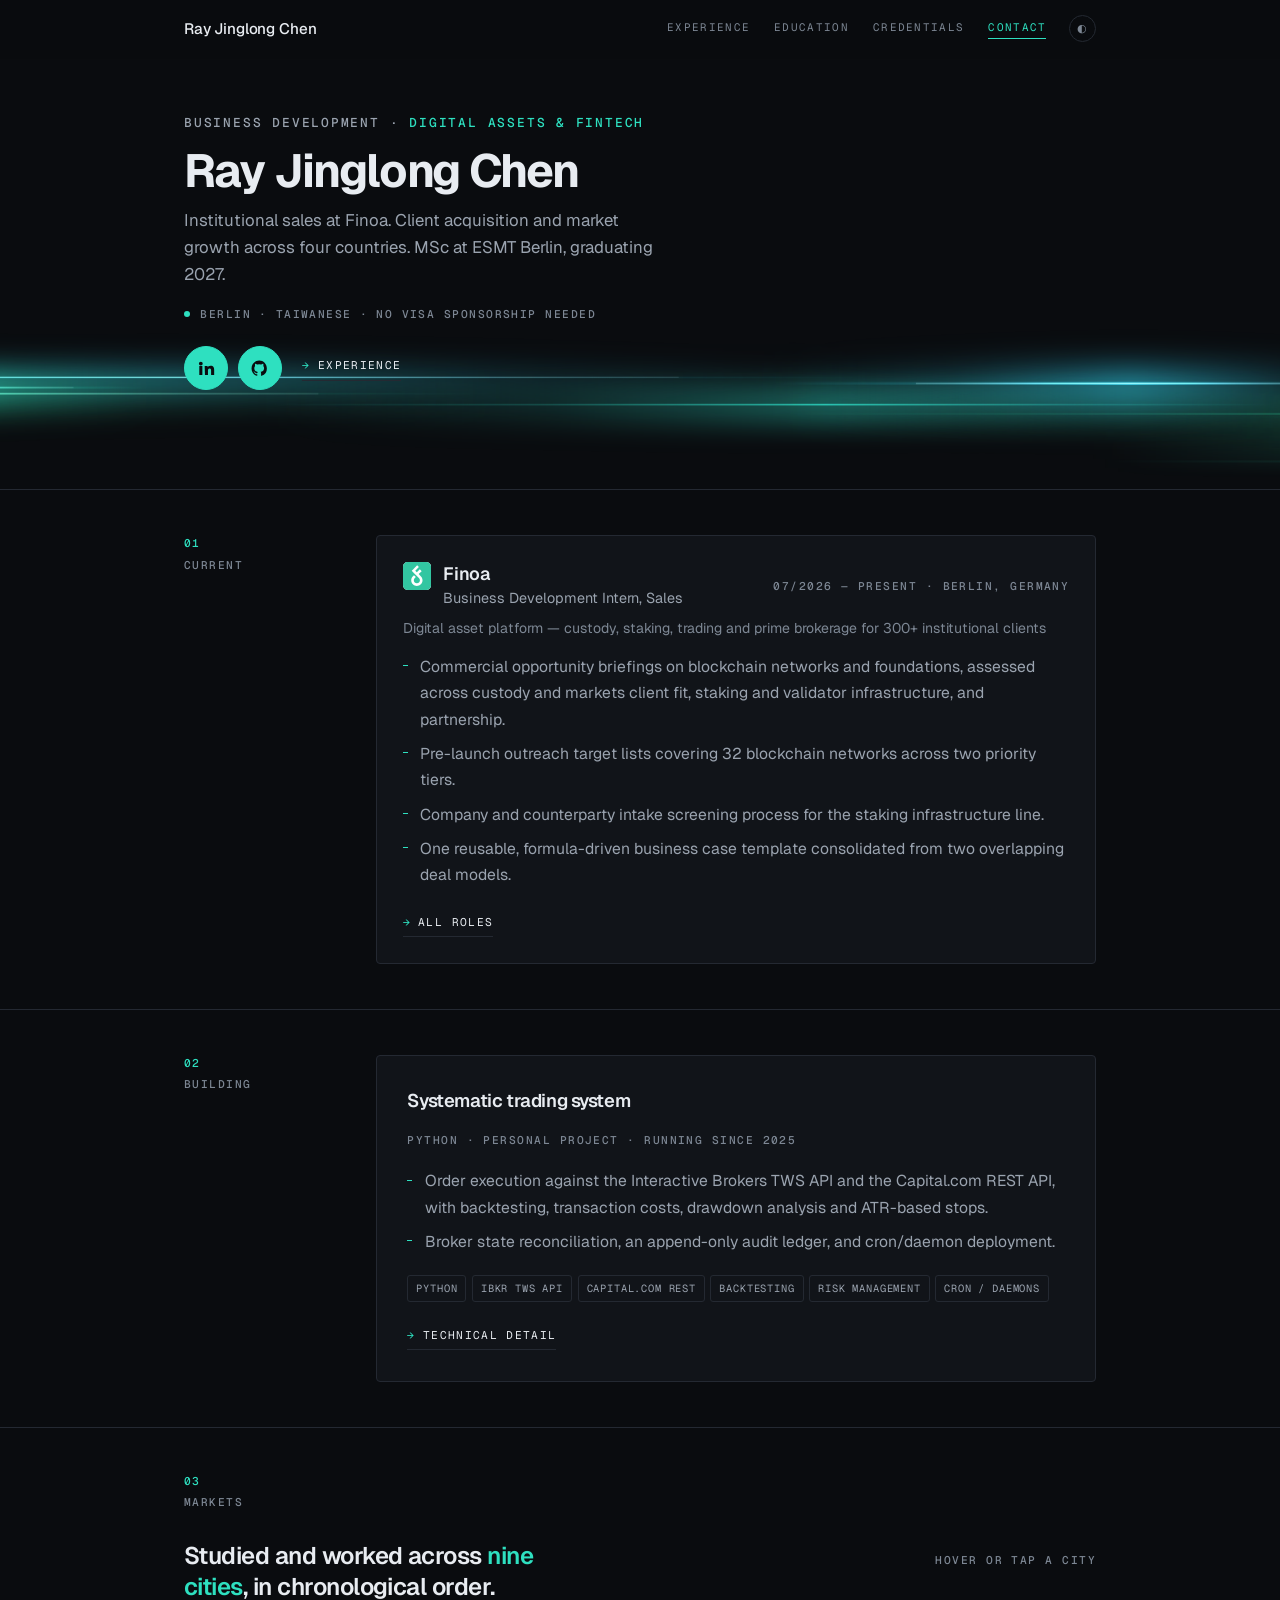
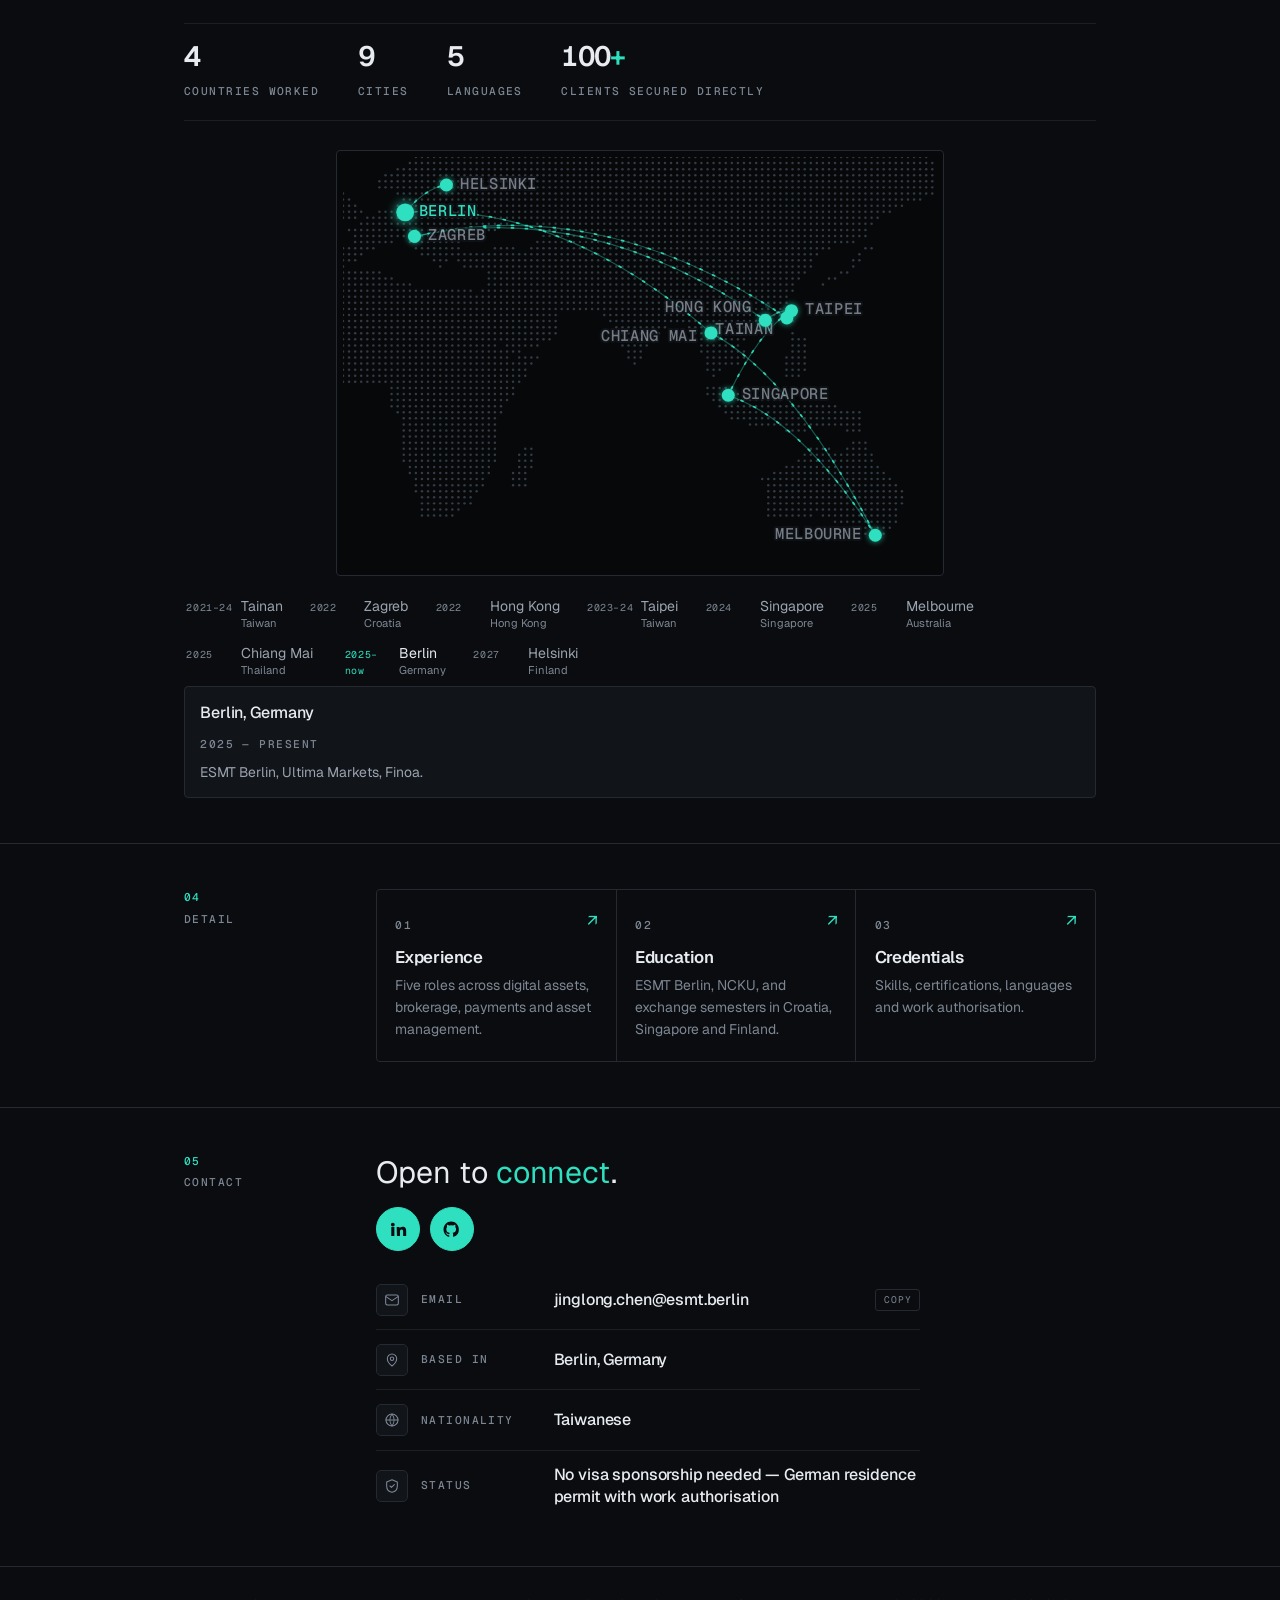
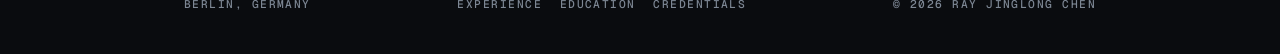
==== commit 8cd2fcfe: "Add Hong Kong; reclassify SMU as a joint workshop - PolyU summer school adds a ninth city; map, stat" ====
--- a/index.html
+++ b/index.html
@@ -14,7 +14,7 @@
 <link rel="preconnect" href="https://fonts.googleapis.com">
 <link rel="preconnect" href="https://fonts.gstatic.com" crossorigin>
 <link rel="stylesheet" href="https://fonts.googleapis.com/css2?family=Geist:wght@300..800&amp;family=Geist+Mono:wght@400;500&amp;display=swap">
-<link rel="stylesheet" href="assets/site.css?v=1785703611">
+<link rel="stylesheet" href="assets/site.css?v=1785703831">
 </head>
 <body>
 
@@ -130,20 +130,20 @@
       <div class="sec-label meta rv"><span class="num">03</span> <span data-scramble>Markets</span></div>
 
       <div class="map-head rv">
-        <h2 class="map-title">Studied and worked across <em>eight cities</em>, in chronological order.</h2>
+        <h2 class="map-title">Studied and worked across <em>nine cities</em>, in chronological order.</h2>
         <span class="meta">Hover or tap a city</span>
       </div>
 
       <div class="stats rv" data-count>
         <div class="stat"><span class="n" data-to="4">0</span><span class="meta">Countries worked</span></div>
-        <div class="stat"><span class="n" data-to="8">0</span><span class="meta">Cities</span></div>
+        <div class="stat"><span class="n" data-to="9">0</span><span class="meta">Cities</span></div>
         <div class="stat"><span class="n" data-to="5">0</span><span class="meta">Languages</span></div>
         <div class="stat"><span class="n" data-to="100" data-suffix="+">0</span><span class="meta">Clients secured directly</span></div>
       </div>
 
       <div class="map-layout rv">
         <div class="map-box">
-          <svg id="worldmap" viewBox="0 0 1000 693" role="img" aria-label="Map from Europe to Asia-Pacific showing the eight cities where Ray has studied and worked, connected in chronological order">
+          <svg id="worldmap" viewBox="0 0 1000 693" role="img" aria-label="Map from Europe to Asia-Pacific showing the nine cities where Ray has studied and worked, connected in chronological order">
             <g id="dots"></g><g id="arcs"></g><g id="nodes"></g>
           </svg>
         </div>
@@ -258,7 +258,7 @@
   </div>
 </footer>
 
-<script src="assets/site.js?v=1785703611"></script>
-<script src="assets/map.js?v=1785703611"></script>
+<script src="assets/site.js?v=1785703831"></script>
+<script src="assets/map.js?v=1785703831"></script>
 </body>
 </html>
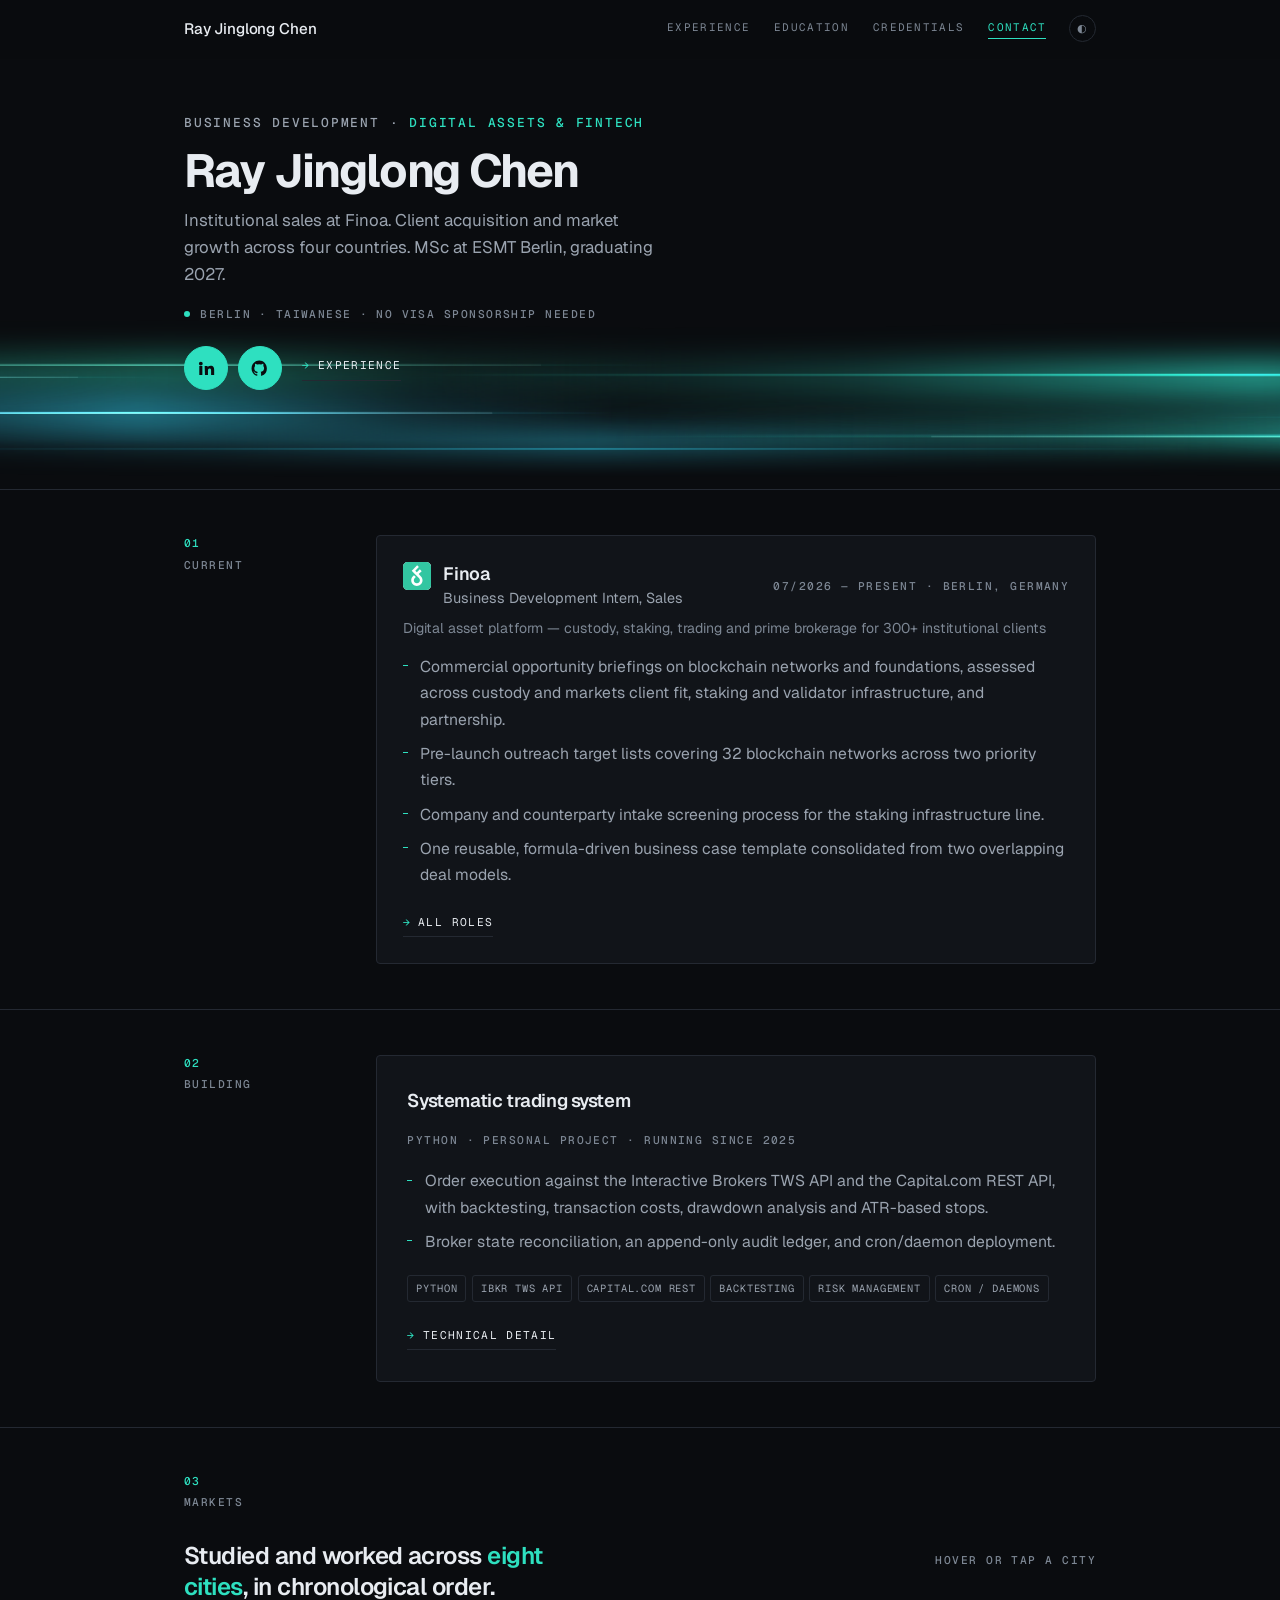
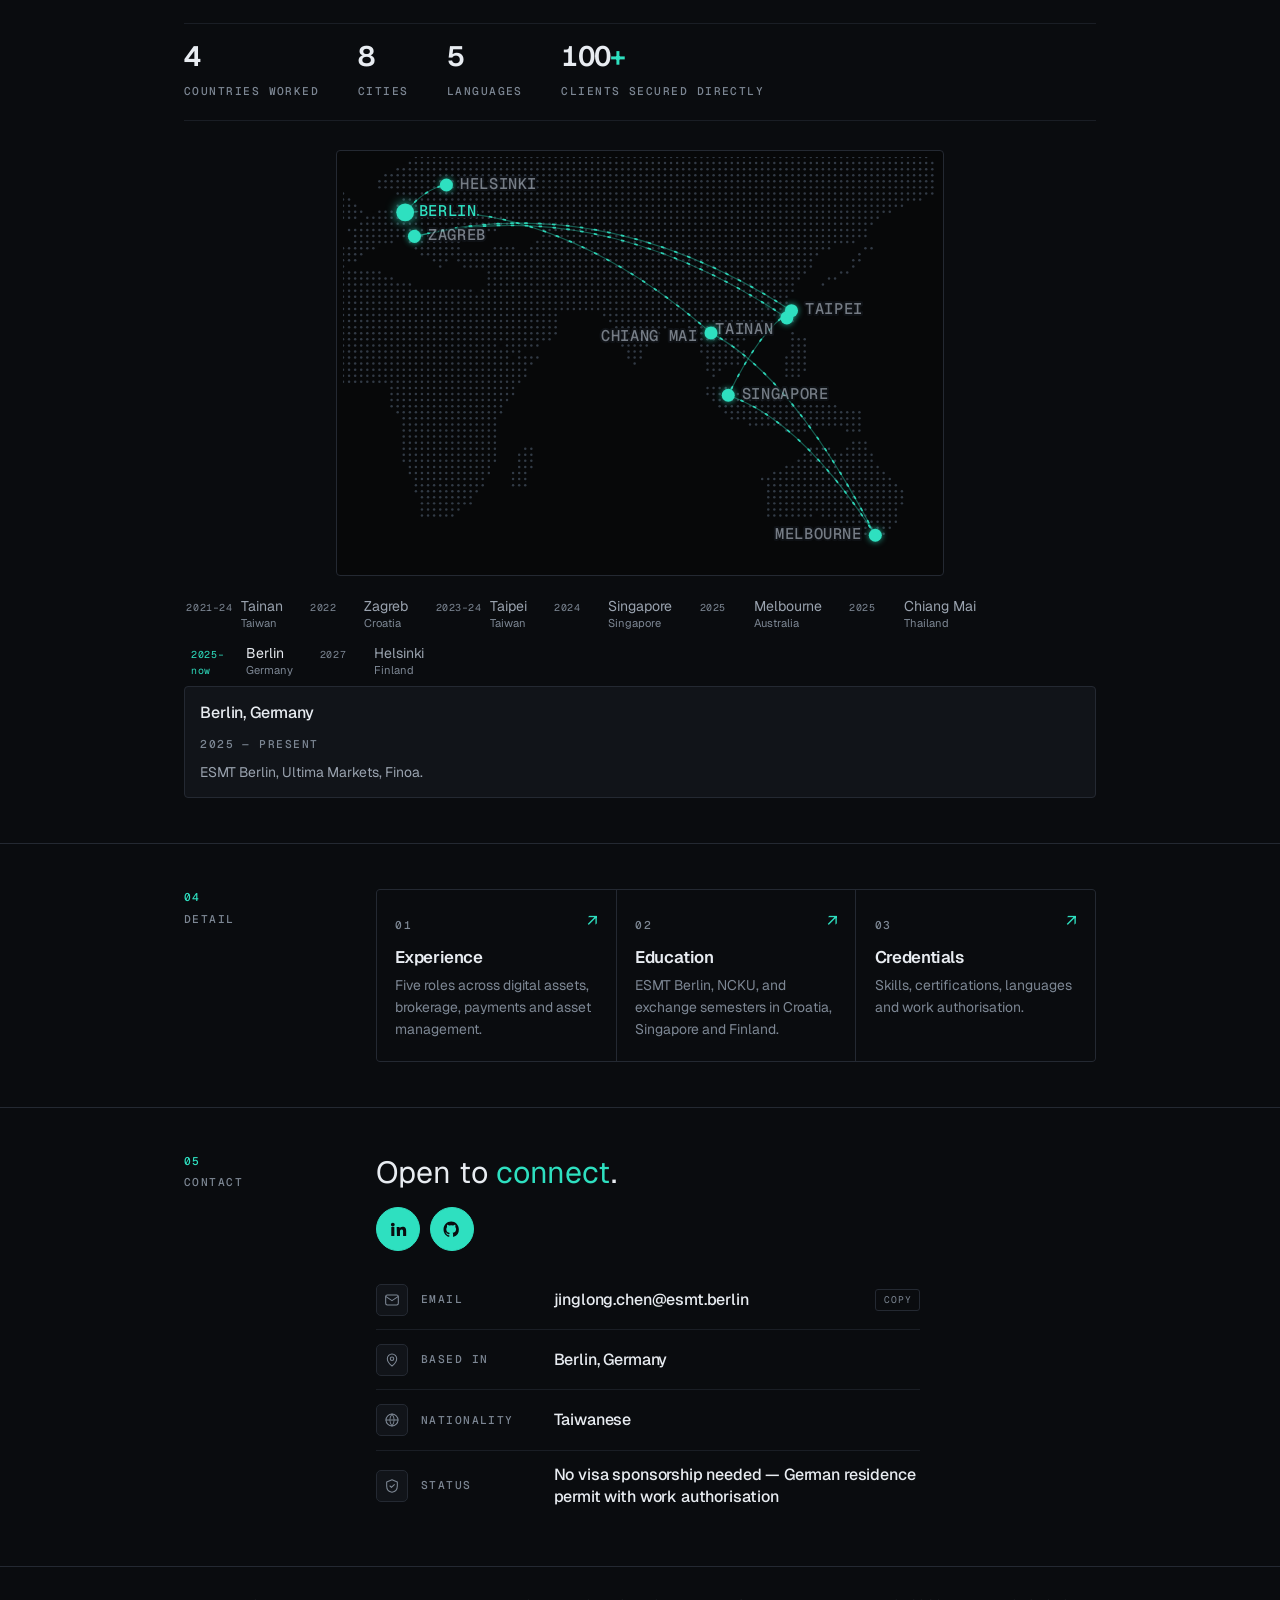
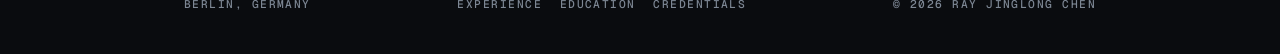
==== commit 4a3e8840: "Correct PolyU and SMU classifications - PolyU summer school was online, so Hong Kong is not a city R" ====
--- a/index.html
+++ b/index.html
@@ -14,7 +14,7 @@
 <link rel="preconnect" href="https://fonts.googleapis.com">
 <link rel="preconnect" href="https://fonts.gstatic.com" crossorigin>
 <link rel="stylesheet" href="https://fonts.googleapis.com/css2?family=Geist:wght@300..800&amp;family=Geist+Mono:wght@400;500&amp;display=swap">
-<link rel="stylesheet" href="assets/site.css?v=1785703831">
+<link rel="stylesheet" href="assets/site.css?v=1785703959">
 </head>
 <body>
 
@@ -130,20 +130,20 @@
       <div class="sec-label meta rv"><span class="num">03</span> <span data-scramble>Markets</span></div>
 
       <div class="map-head rv">
-        <h2 class="map-title">Studied and worked across <em>nine cities</em>, in chronological order.</h2>
+        <h2 class="map-title">Studied and worked across <em>eight cities</em>, in chronological order.</h2>
         <span class="meta">Hover or tap a city</span>
       </div>
 
       <div class="stats rv" data-count>
         <div class="stat"><span class="n" data-to="4">0</span><span class="meta">Countries worked</span></div>
-        <div class="stat"><span class="n" data-to="9">0</span><span class="meta">Cities</span></div>
+        <div class="stat"><span class="n" data-to="8">0</span><span class="meta">Cities</span></div>
         <div class="stat"><span class="n" data-to="5">0</span><span class="meta">Languages</span></div>
         <div class="stat"><span class="n" data-to="100" data-suffix="+">0</span><span class="meta">Clients secured directly</span></div>
       </div>
 
       <div class="map-layout rv">
         <div class="map-box">
-          <svg id="worldmap" viewBox="0 0 1000 693" role="img" aria-label="Map from Europe to Asia-Pacific showing the nine cities where Ray has studied and worked, connected in chronological order">
+          <svg id="worldmap" viewBox="0 0 1000 693" role="img" aria-label="Map from Europe to Asia-Pacific showing the eight cities where Ray has studied and worked, connected in chronological order">
             <g id="dots"></g><g id="arcs"></g><g id="nodes"></g>
           </svg>
         </div>
@@ -258,7 +258,7 @@
   </div>
 </footer>
 
-<script src="assets/site.js?v=1785703831"></script>
-<script src="assets/map.js?v=1785703831"></script>
+<script src="assets/site.js?v=1785703959"></script>
+<script src="assets/map.js?v=1785703959"></script>
 </body>
 </html>
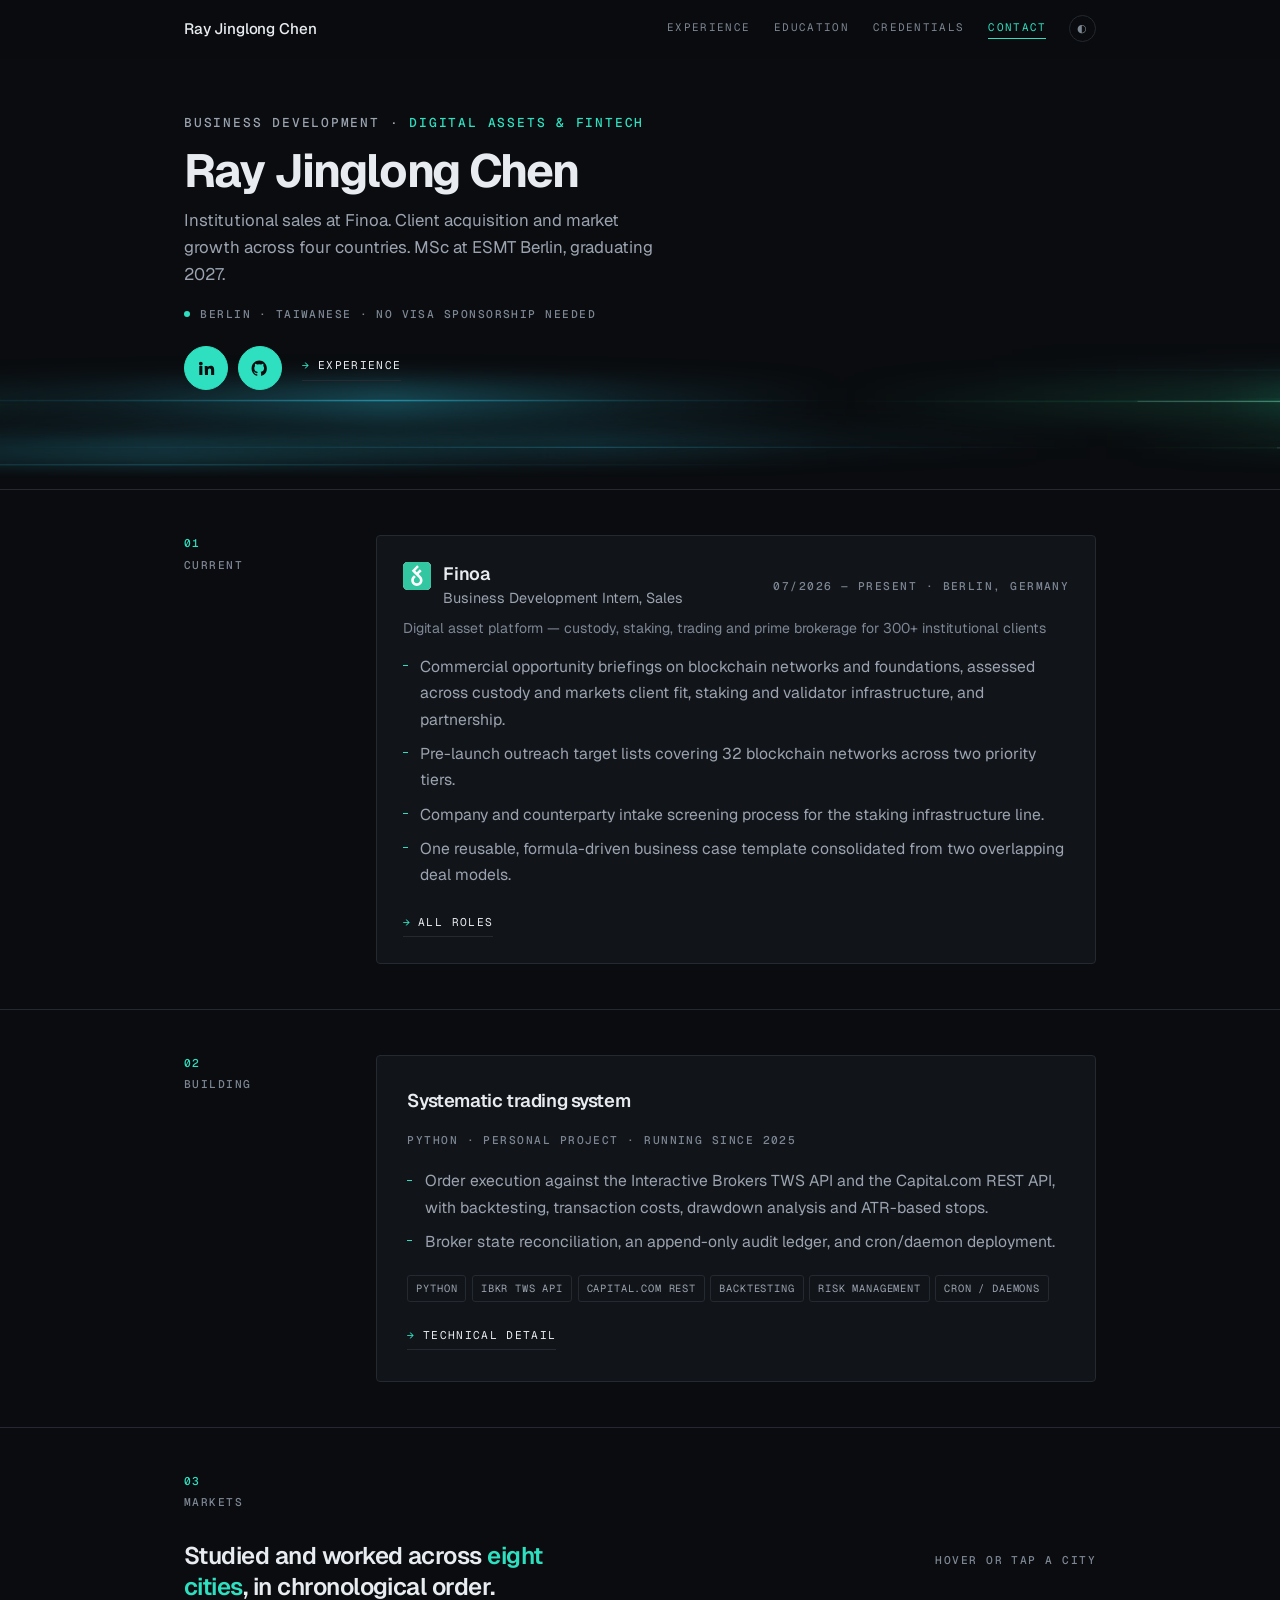
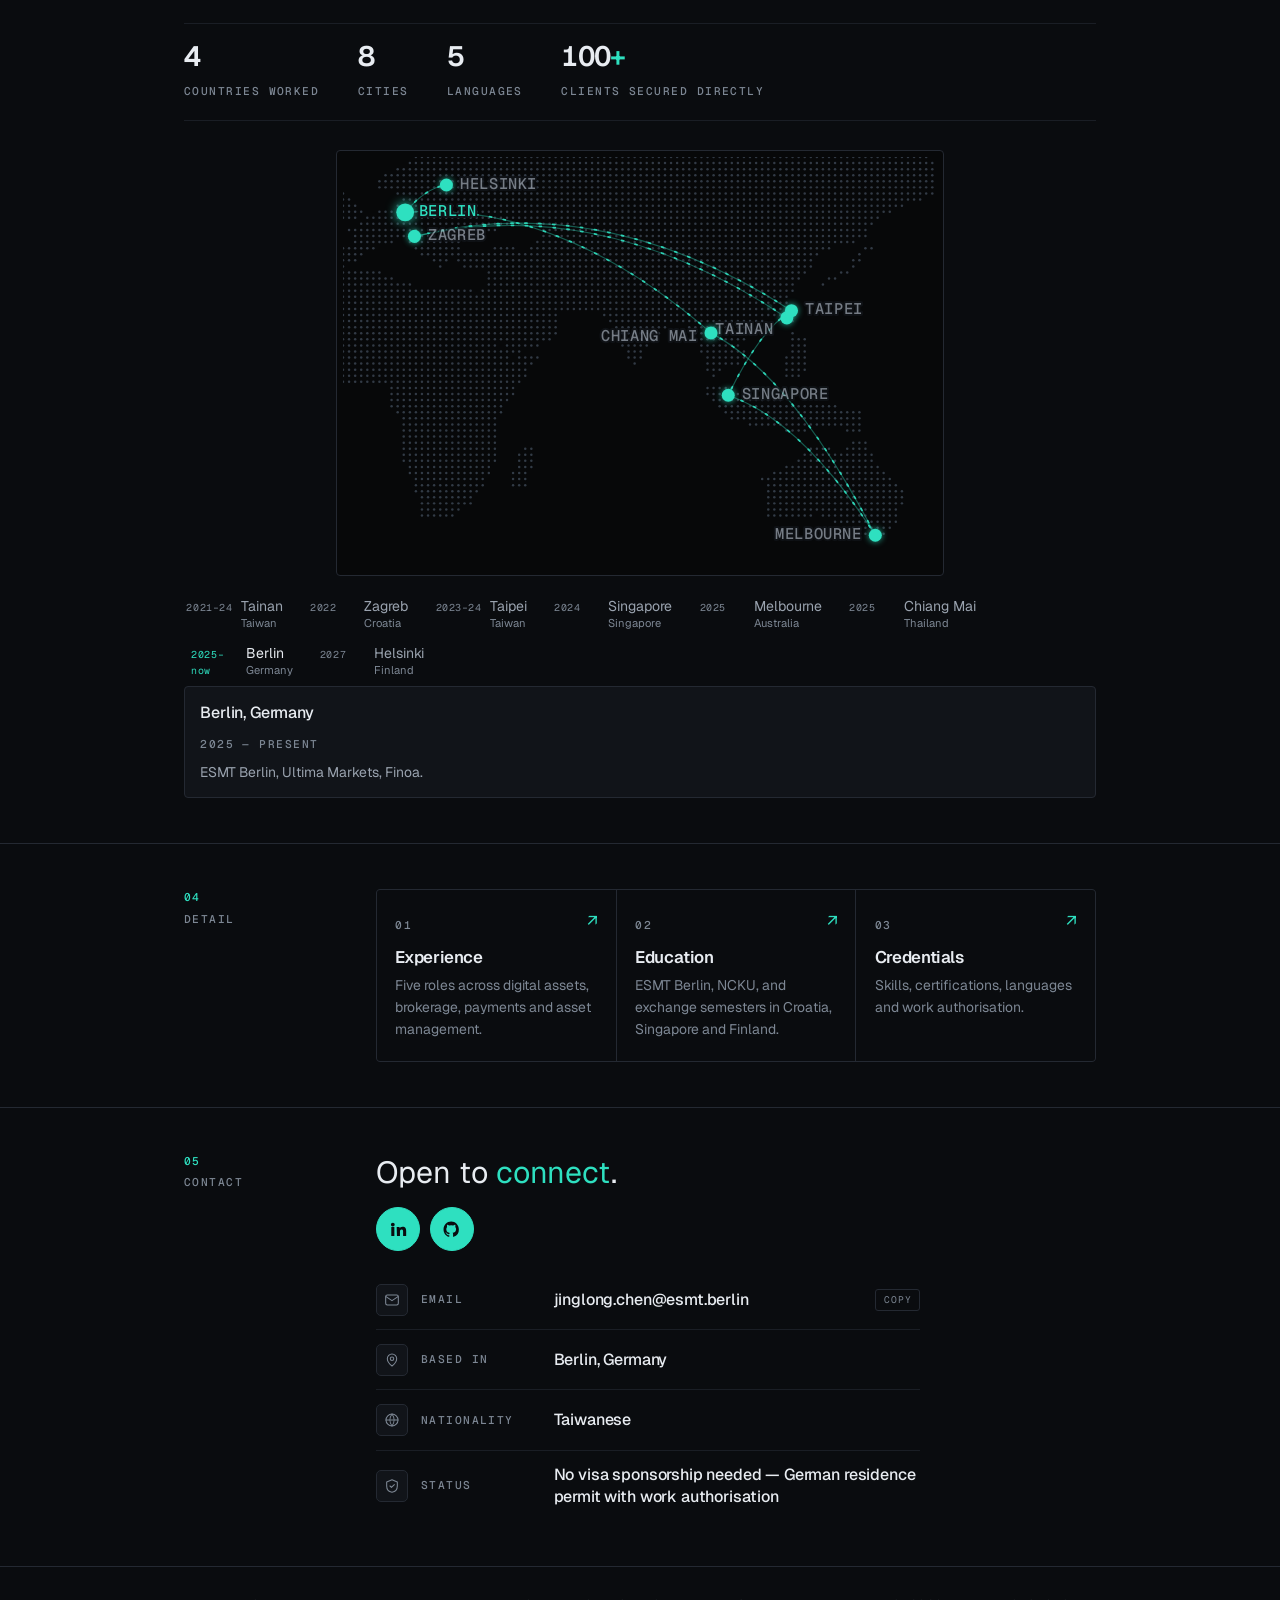
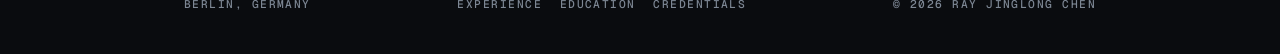
==== commit c9ab76f1: "PolyU: note the programme moved online due to COVID Ray was admitted to an onsite summer school that" ====
--- a/index.html
+++ b/index.html
@@ -14,7 +14,7 @@
 <link rel="preconnect" href="https://fonts.googleapis.com">
 <link rel="preconnect" href="https://fonts.gstatic.com" crossorigin>
 <link rel="stylesheet" href="https://fonts.googleapis.com/css2?family=Geist:wght@300..800&amp;family=Geist+Mono:wght@400;500&amp;display=swap">
-<link rel="stylesheet" href="assets/site.css?v=1785703959">
+<link rel="stylesheet" href="assets/site.css?v=1785704049">
 </head>
 <body>
 
@@ -258,7 +258,7 @@
   </div>
 </footer>
 
-<script src="assets/site.js?v=1785703959"></script>
-<script src="assets/map.js?v=1785703959"></script>
+<script src="assets/site.js?v=1785704049"></script>
+<script src="assets/map.js?v=1785704049"></script>
 </body>
 </html>
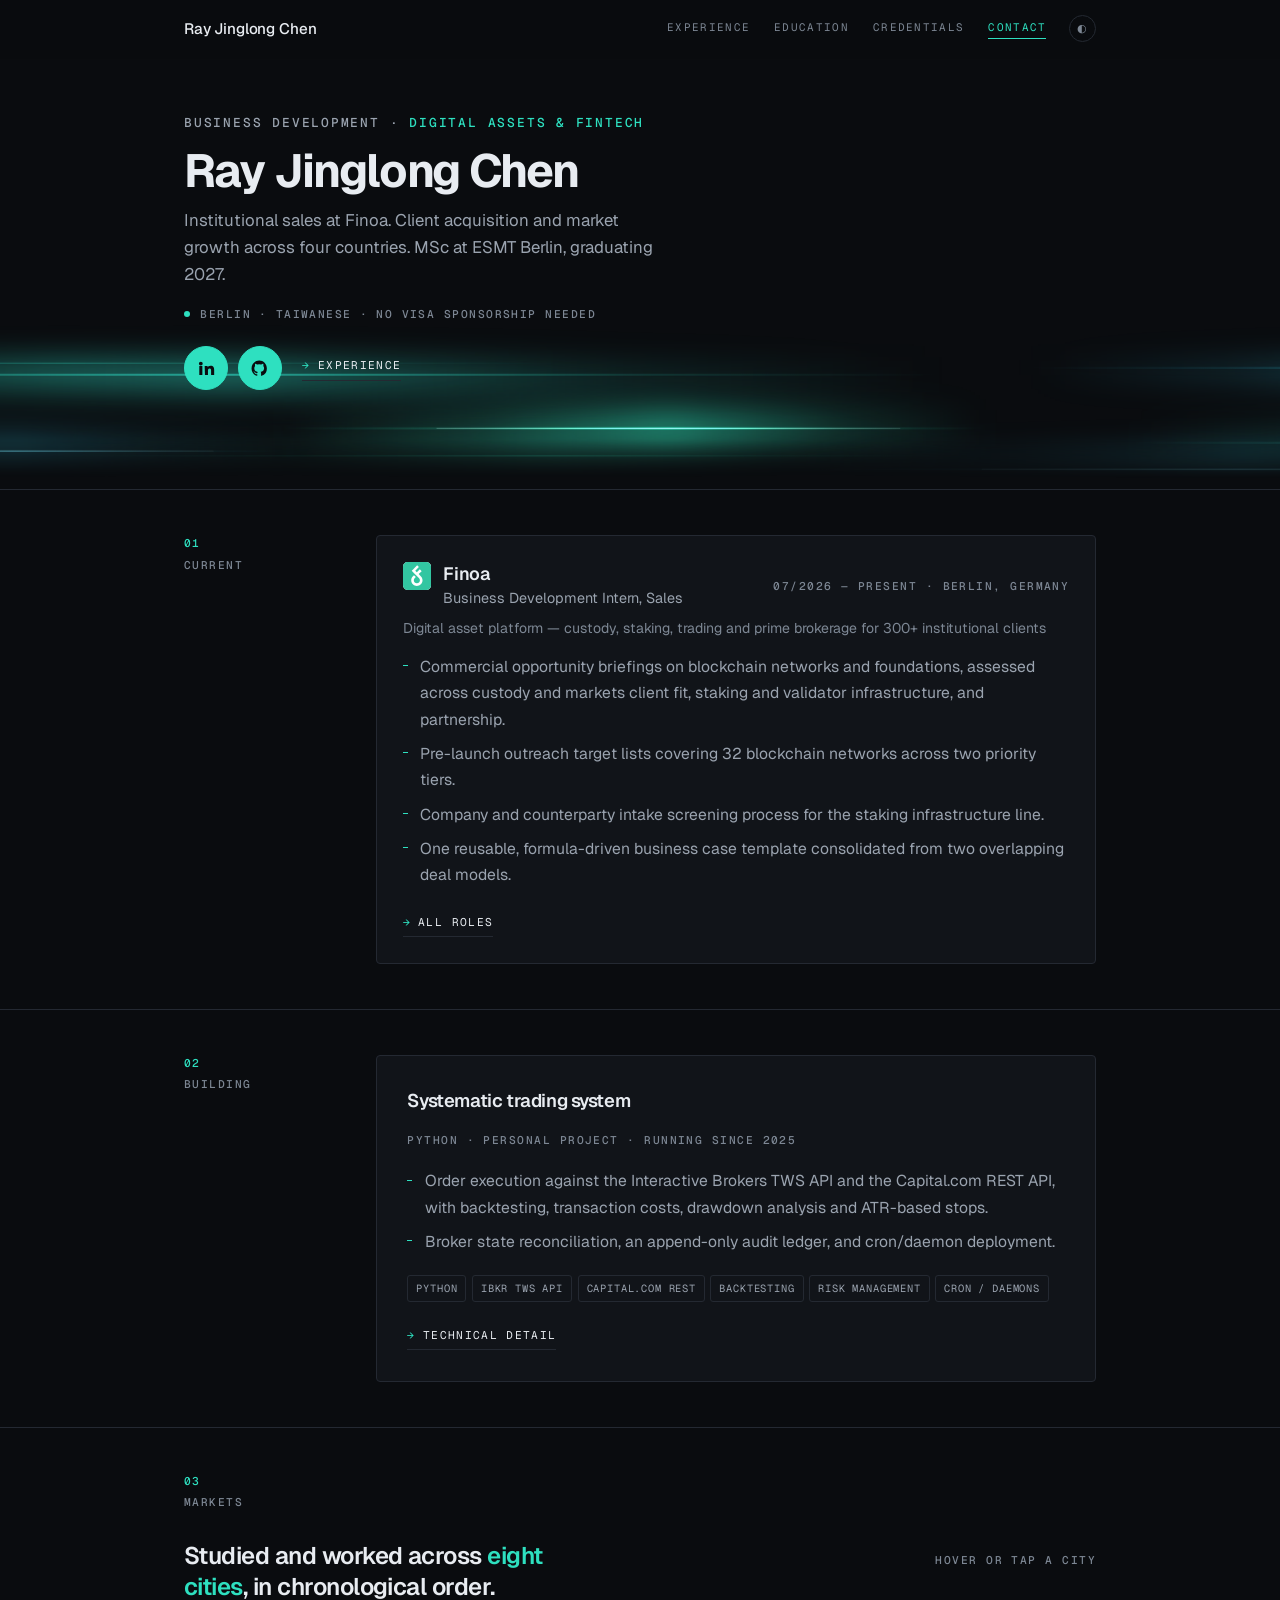
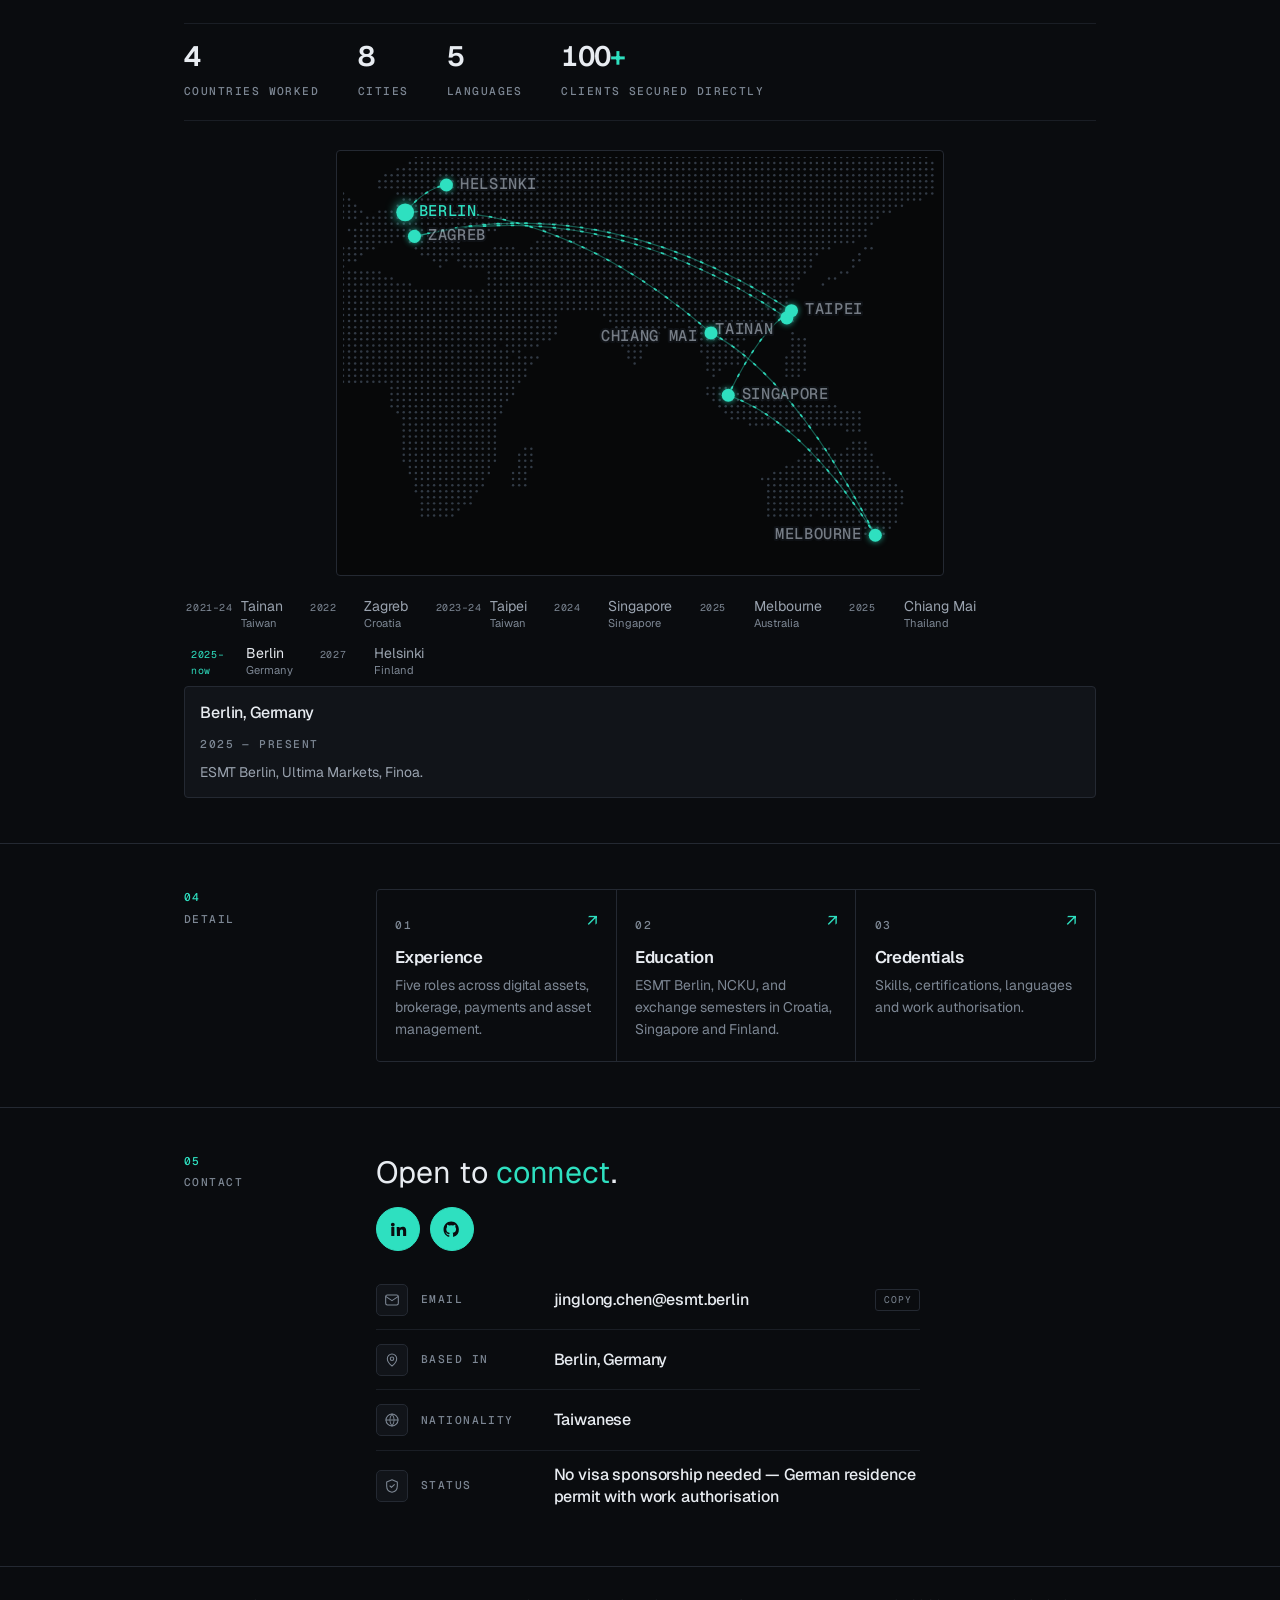
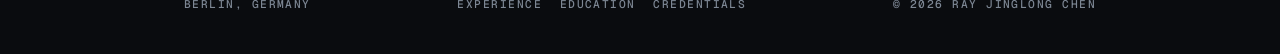
==== commit 315a9449: "PolyU: drop the COVID note" ====
--- a/index.html
+++ b/index.html
@@ -14,7 +14,7 @@
 <link rel="preconnect" href="https://fonts.googleapis.com">
 <link rel="preconnect" href="https://fonts.gstatic.com" crossorigin>
 <link rel="stylesheet" href="https://fonts.googleapis.com/css2?family=Geist:wght@300..800&amp;family=Geist+Mono:wght@400;500&amp;display=swap">
-<link rel="stylesheet" href="assets/site.css?v=1785704049">
+<link rel="stylesheet" href="assets/site.css?v=1785704117">
 </head>
 <body>
 
@@ -258,7 +258,7 @@
   </div>
 </footer>
 
-<script src="assets/site.js?v=1785704049"></script>
-<script src="assets/map.js?v=1785704049"></script>
+<script src="assets/site.js?v=1785704117"></script>
+<script src="assets/map.js?v=1785704117"></script>
 </body>
 </html>
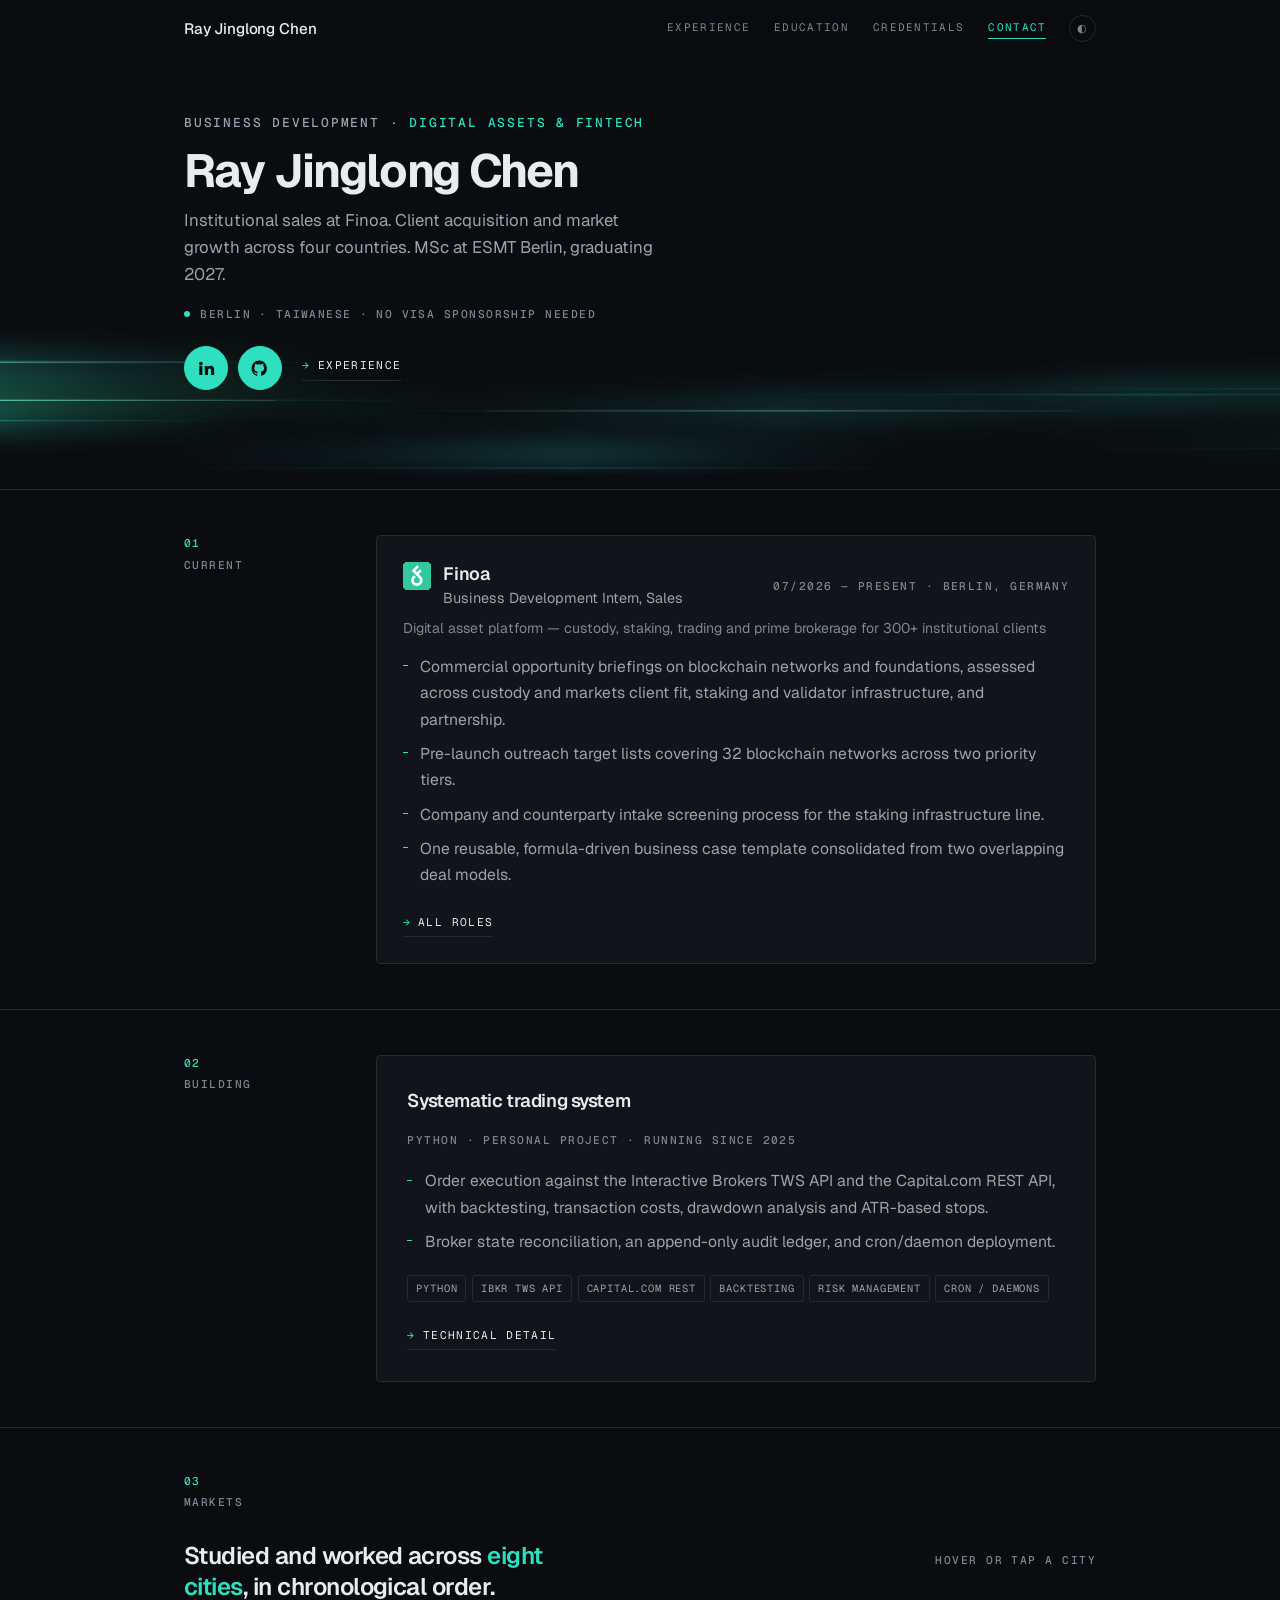
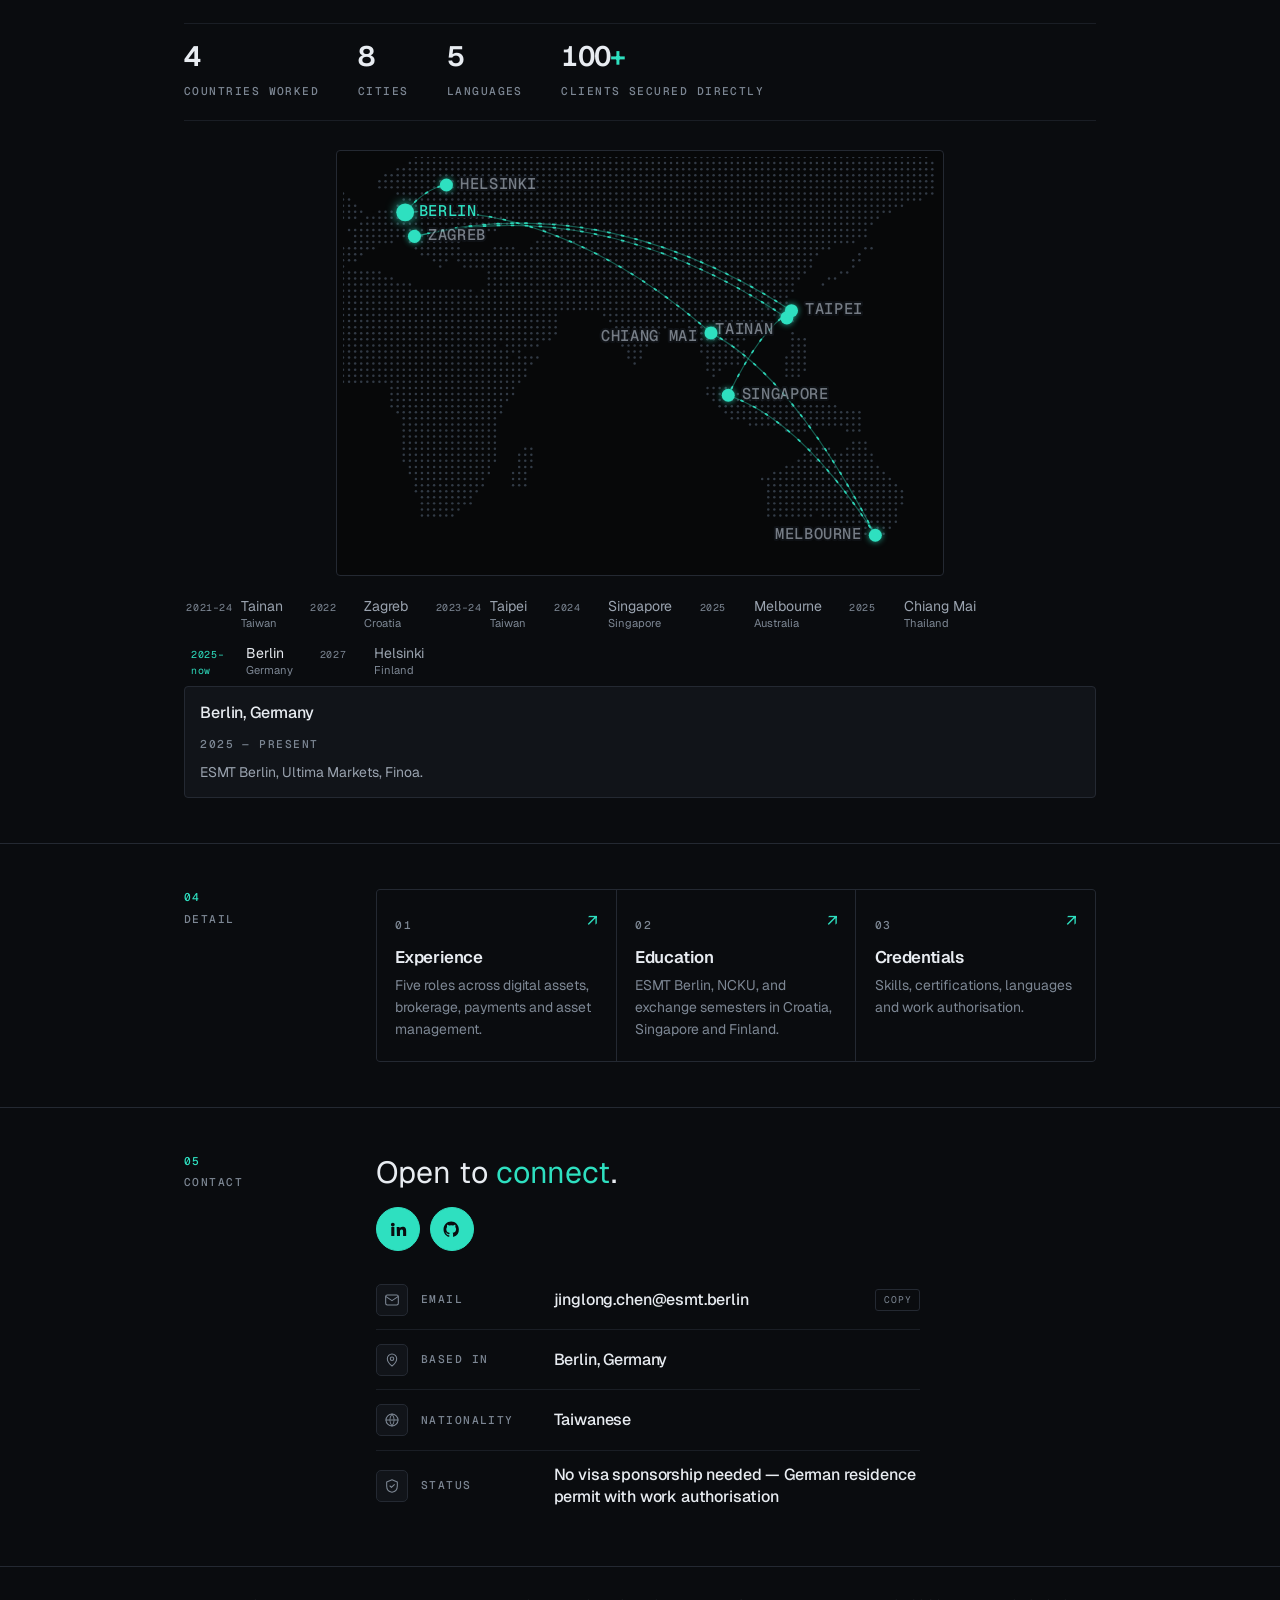
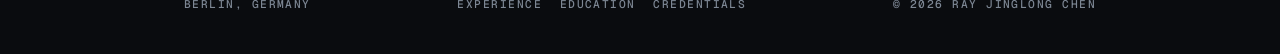
==== commit 9ec429f7: "Education: SMU row matches the other two — university and location only" ====
--- a/index.html
+++ b/index.html
@@ -14,7 +14,7 @@
 <link rel="preconnect" href="https://fonts.googleapis.com">
 <link rel="preconnect" href="https://fonts.gstatic.com" crossorigin>
 <link rel="stylesheet" href="https://fonts.googleapis.com/css2?family=Geist:wght@300..800&amp;family=Geist+Mono:wght@400;500&amp;display=swap">
-<link rel="stylesheet" href="assets/site.css?v=1785704117">
+<link rel="stylesheet" href="assets/site.css?v=1785704272">
 </head>
 <body>
 
@@ -258,7 +258,7 @@
   </div>
 </footer>
 
-<script src="assets/site.js?v=1785704117"></script>
-<script src="assets/map.js?v=1785704117"></script>
+<script src="assets/site.js?v=1785704272"></script>
+<script src="assets/map.js?v=1785704272"></script>
 </body>
 </html>
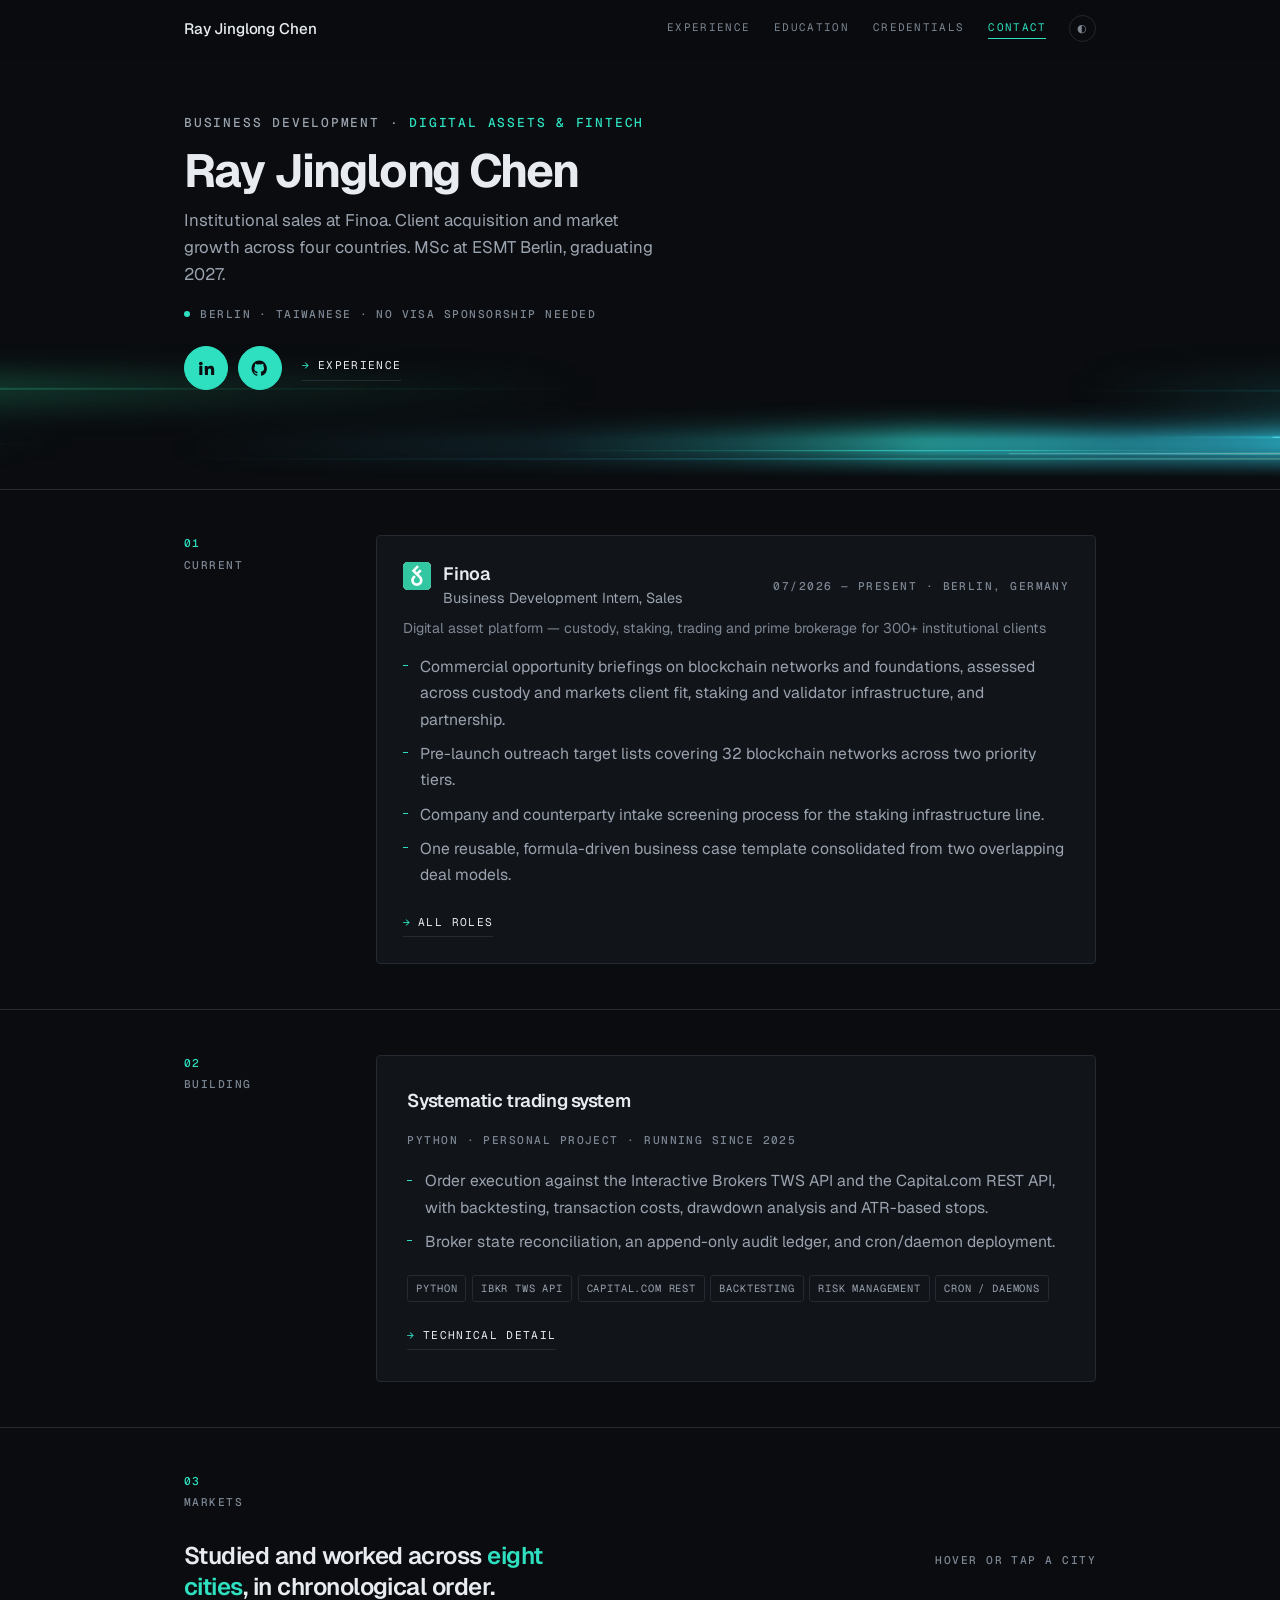
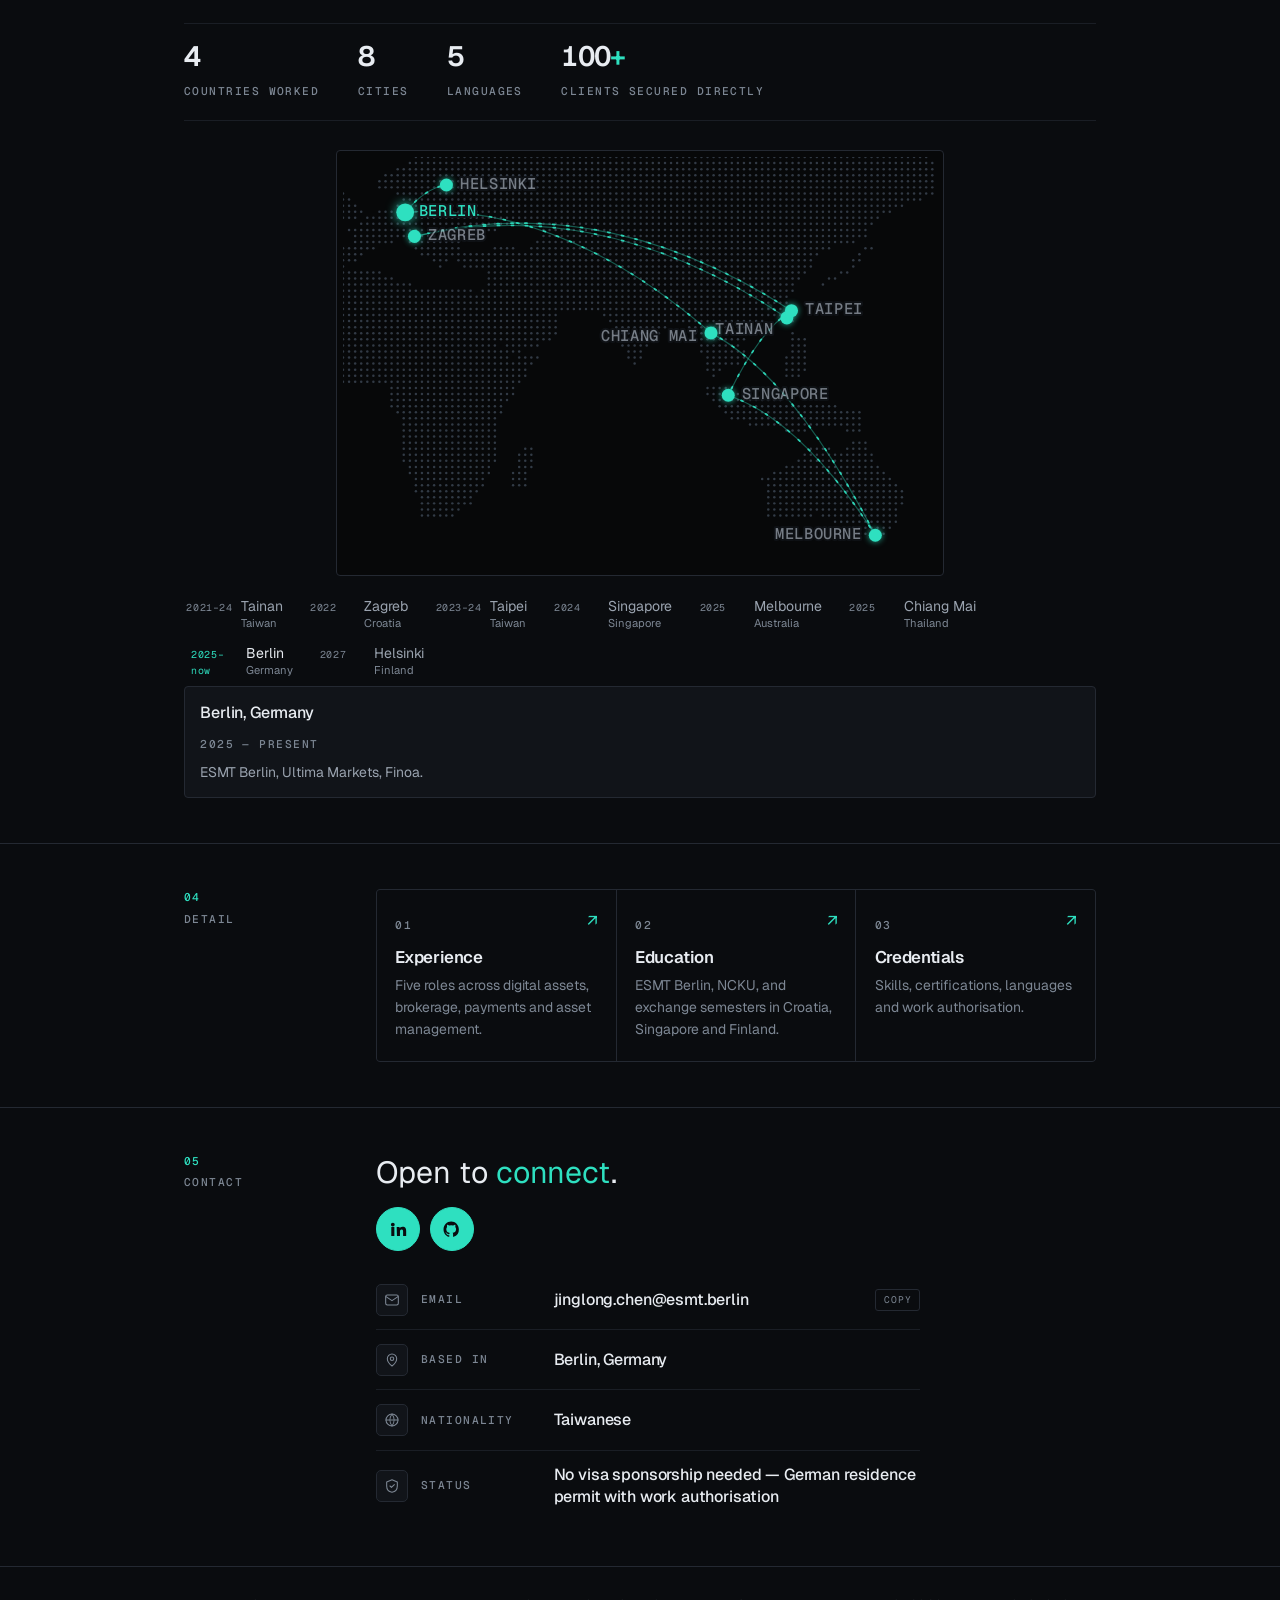
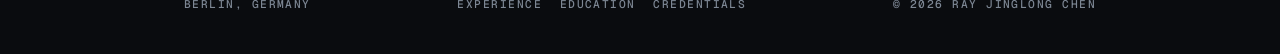
==== commit a8f1e552: "Education: shorten Aalto to the university name" ====
--- a/index.html
+++ b/index.html
@@ -14,7 +14,7 @@
 <link rel="preconnect" href="https://fonts.googleapis.com">
 <link rel="preconnect" href="https://fonts.gstatic.com" crossorigin>
 <link rel="stylesheet" href="https://fonts.googleapis.com/css2?family=Geist:wght@300..800&amp;family=Geist+Mono:wght@400;500&amp;display=swap">
-<link rel="stylesheet" href="assets/site.css?v=1785704272">
+<link rel="stylesheet" href="assets/site.css?v=1785704324">
 </head>
 <body>
 
@@ -258,7 +258,7 @@
   </div>
 </footer>
 
-<script src="assets/site.js?v=1785704272"></script>
-<script src="assets/map.js?v=1785704272"></script>
+<script src="assets/site.js?v=1785704324"></script>
+<script src="assets/map.js?v=1785704324"></script>
 </body>
 </html>
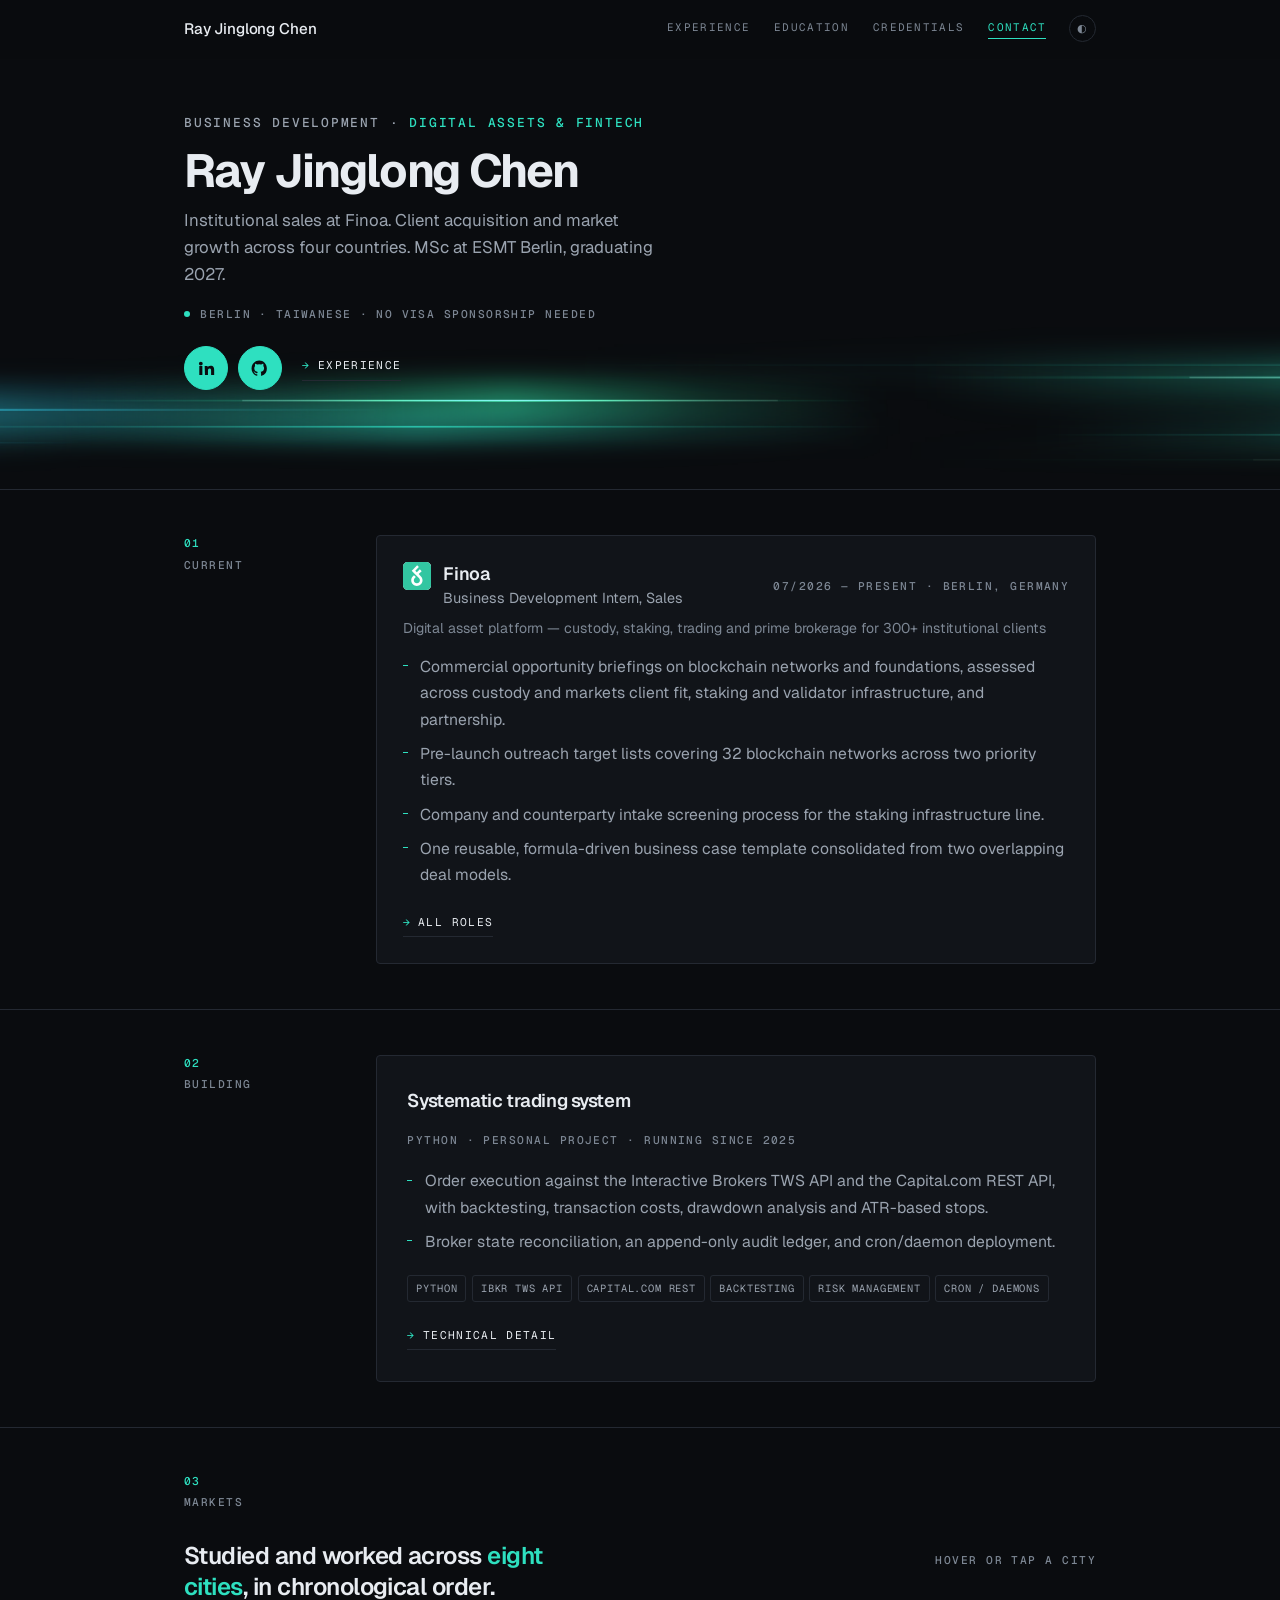
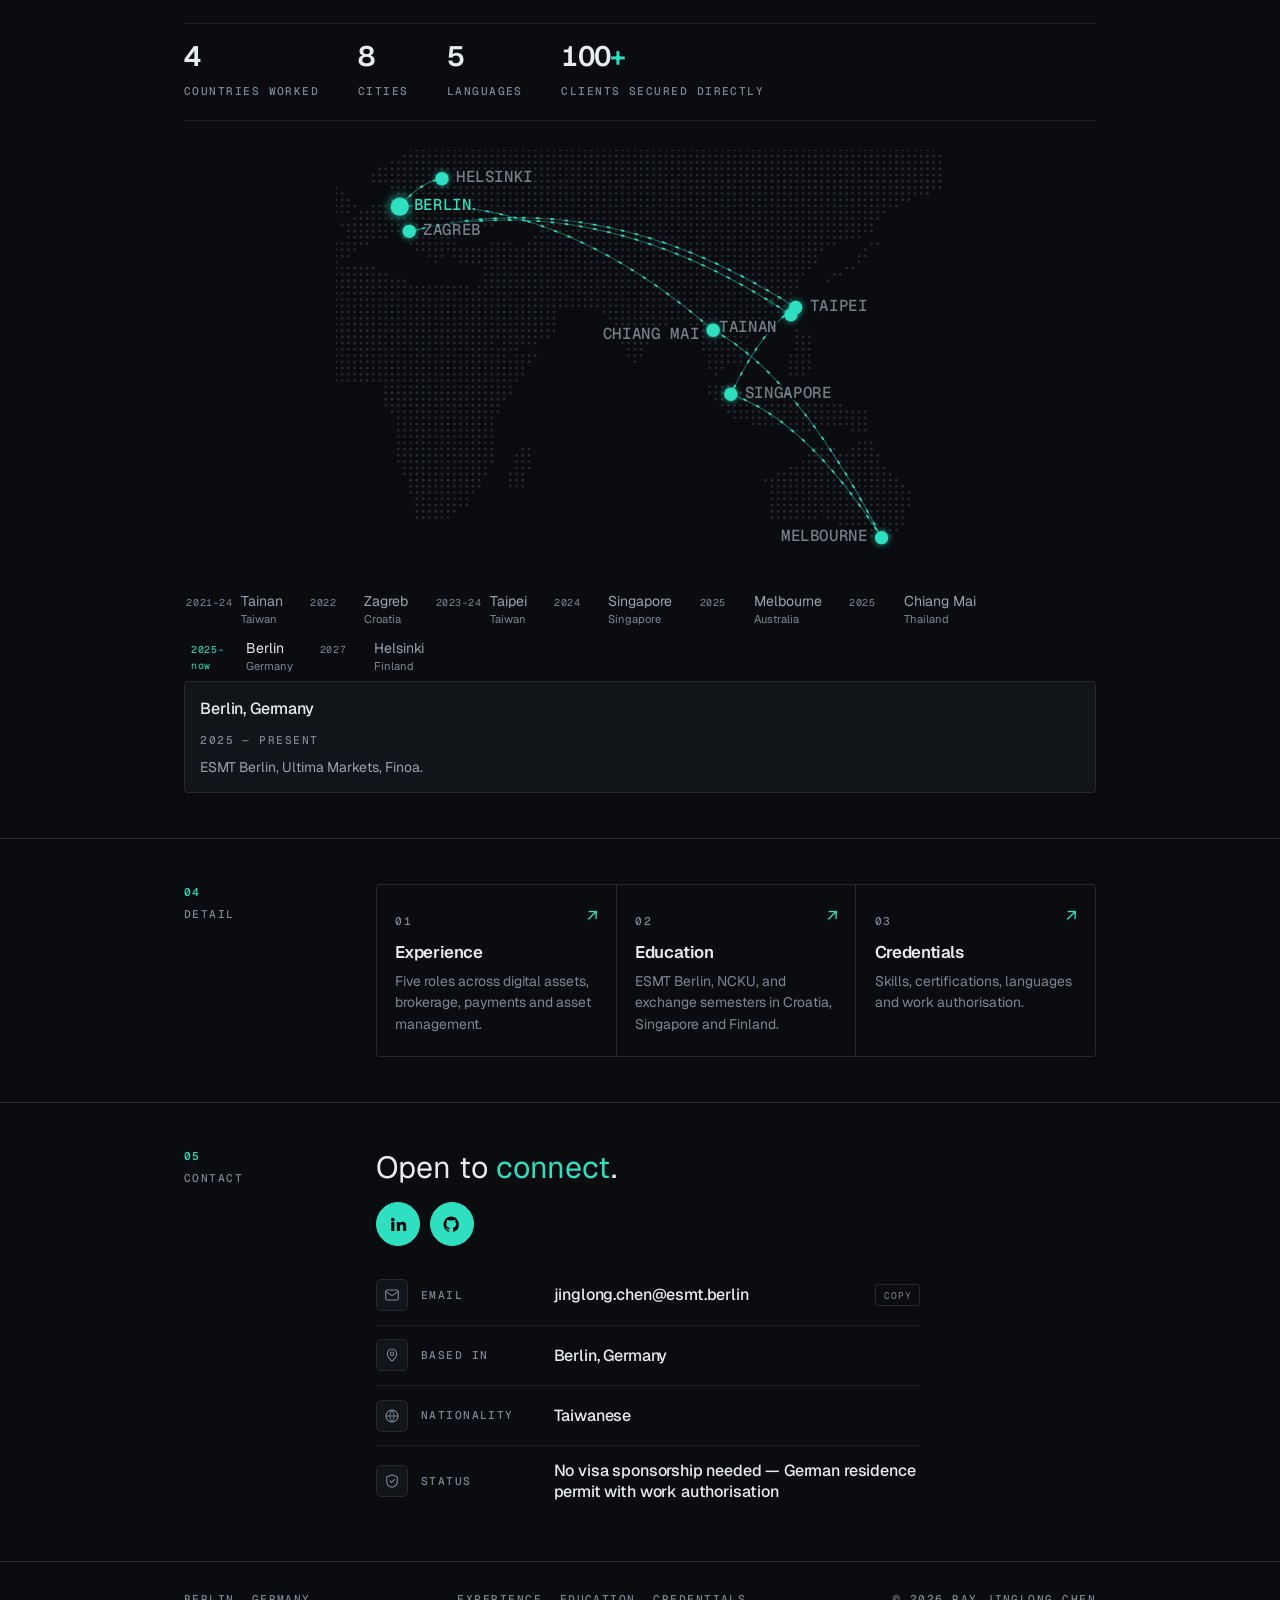
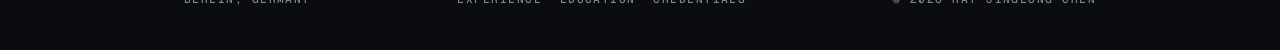
==== commit 02ee6c3d: "Map blends into the page instead of sitting in a panel Removed the border, fill and padding, added a" ====
--- a/index.html
+++ b/index.html
@@ -14,7 +14,7 @@
 <link rel="preconnect" href="https://fonts.googleapis.com">
 <link rel="preconnect" href="https://fonts.gstatic.com" crossorigin>
 <link rel="stylesheet" href="https://fonts.googleapis.com/css2?family=Geist:wght@300..800&amp;family=Geist+Mono:wght@400;500&amp;display=swap">
-<link rel="stylesheet" href="assets/site.css?v=1785704324">
+<link rel="stylesheet" href="assets/site.css?v=1785704705">
 </head>
 <body>
 
@@ -258,7 +258,7 @@
   </div>
 </footer>
 
-<script src="assets/site.js?v=1785704324"></script>
-<script src="assets/map.js?v=1785704324"></script>
+<script src="assets/site.js?v=1785704705"></script>
+<script src="assets/map.js?v=1785704705"></script>
 </body>
 </html>
--- a/assets/site.css
+++ b/assets/site.css
@@ -391,10 +391,20 @@
 .map-title em { font-style: normal; color: var(--accent); }
 
 .map-layout { display: grid; grid-template-columns: 1fr; gap: 0.9rem; }
-.map-box { position: relative; width: 100%; max-width: 38rem; margin: 0 auto; background: var(--paper-2); border: 1px solid var(--rule); border-radius: 4px; padding: 0.4rem; overflow: hidden; }
+/* No panel: the dot field sits directly on the page and fades at the edges,
+   so the map reads as background texture rather than a card. */
+.map-box {
+  position: relative; width: 100%; max-width: 38rem; margin: 0 auto;
+  background: none; border: none; border-radius: 0; padding: 0;
+  overflow: visible;
+}
+#worldmap {
+  -webkit-mask-image: radial-gradient(125% 115% at 50% 50%, #000 58%, transparent 94%);
+  mask-image: radial-gradient(125% 115% at 50% 50%, #000 58%, transparent 94%);
+}
 .map-box svg { display: block; width: 100%; height: auto; }
 
-.dot-land { fill: var(--land); }
+.dot-land { fill: var(--land); opacity: .62; }
 .arc { fill: none; stroke: var(--accent); stroke-width: 2; stroke-linecap: round; opacity: 0.3; transition: opacity .3s ease; }
 .arc.dim { opacity: 0.1; }
 .arc.hot { opacity: 0.8; }
@@ -422,7 +432,7 @@
   font-family: var(--mono); font-size: 26px; font-weight: 500; letter-spacing: 0.04em;
   text-transform: uppercase; fill: var(--ink-2); opacity: .75;
   transition: opacity .25s ease, fill .25s ease; pointer-events: none;
-  paint-order: stroke fill; stroke: var(--paper-2); stroke-width: 7px;
+  paint-order: stroke fill; stroke: var(--paper); stroke-width: 7px;
   stroke-linejoin: round;
 }
 .node:hover .node-label, .node.on .node-label { opacity: 1; fill: var(--ink); }
@@ -572,9 +582,8 @@
   .node .core { filter: drop-shadow(0 0 5px color-mix(in srgb, var(--accent) 75%, transparent)); }
   .node.now .core { filter: drop-shadow(0 0 9px color-mix(in srgb, var(--accent) 90%, transparent)); }
   .flyer { filter: drop-shadow(0 0 6px color-mix(in srgb, var(--accent) 85%, transparent)); }
-  .map-box { background: #070809; }
-}
-:root[data-theme="dark"] .dot-land { fill: var(--land); opacity: .85; }
+}
+:root[data-theme="dark"] .dot-land { fill: var(--land); opacity: .6; }
 :root[data-theme="dark"] .arc { opacity: .38; }
 :root[data-theme="dark"] .node .core {
   filter: drop-shadow(0 0 5px color-mix(in srgb, var(--accent) 75%, transparent));
@@ -585,7 +594,6 @@
 :root[data-theme="dark"] .flyer {
   filter: drop-shadow(0 0 6px color-mix(in srgb, var(--accent) 85%, transparent));
 }
-:root[data-theme="dark"] .map-box { background: #070809; }
 
 /* headings that resolve on hover/tap — stop the cipher glyphs reflowing the line */
 .decryptable { font-variant-numeric: tabular-nums; }
@@ -624,12 +632,11 @@
 /* ── explicit light theme must beat the OS dark media query ──────────── */
 /* Without these, a user on a dark-OS machine who toggles the site to light
    keeps the dark map treatment, because the media query still matches. */
-:root[data-theme="light"] .dot-land { fill: var(--land); opacity: 1; }
+:root[data-theme="light"] .dot-land { fill: var(--land); opacity: .7; }
 :root[data-theme="light"] .arc { opacity: .3; }
 :root[data-theme="light"] .node .core,
 :root[data-theme="light"] .node.now .core,
 :root[data-theme="light"] .flyer { filter: none; }
-:root[data-theme="light"] .map-box { background: var(--paper-2); }
 
 /* ── hero status line ────────────────────────────────── */
 /* The three facts a recruiter screens on, kept in the first viewport. */
